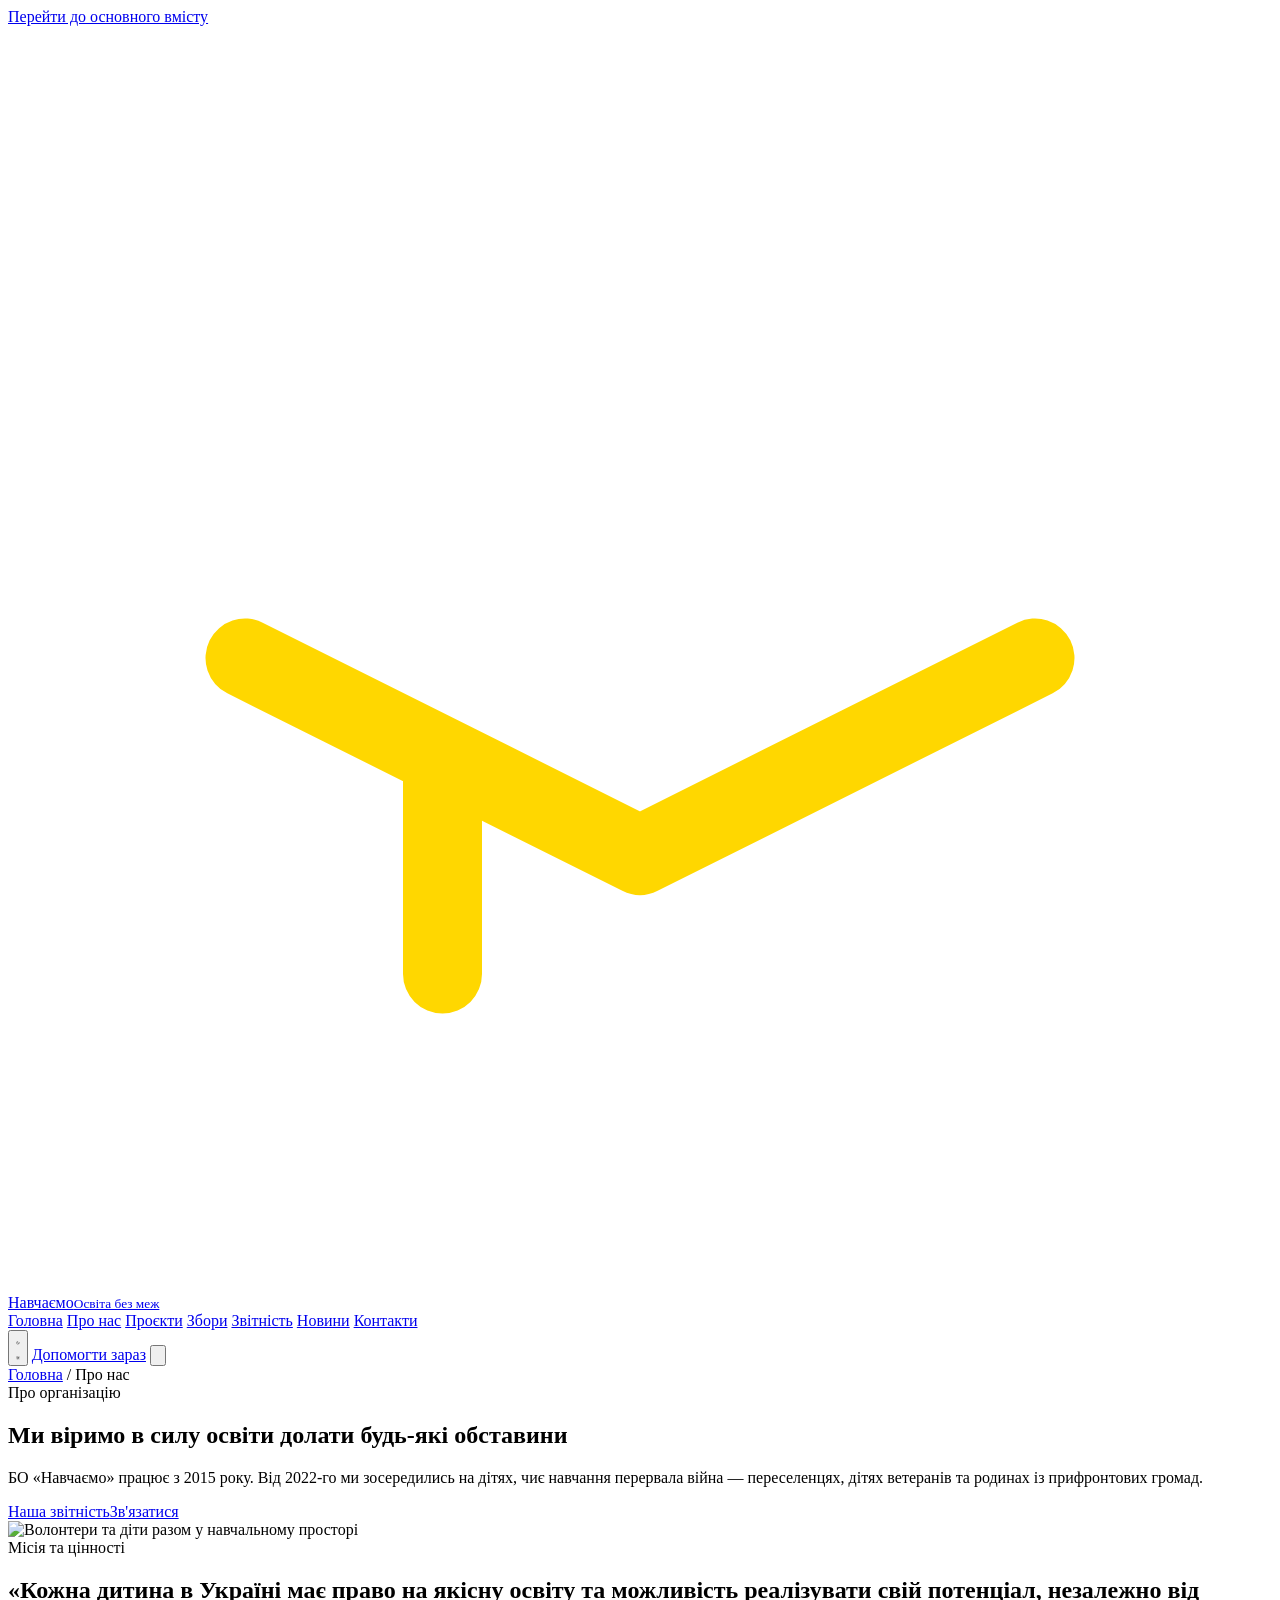
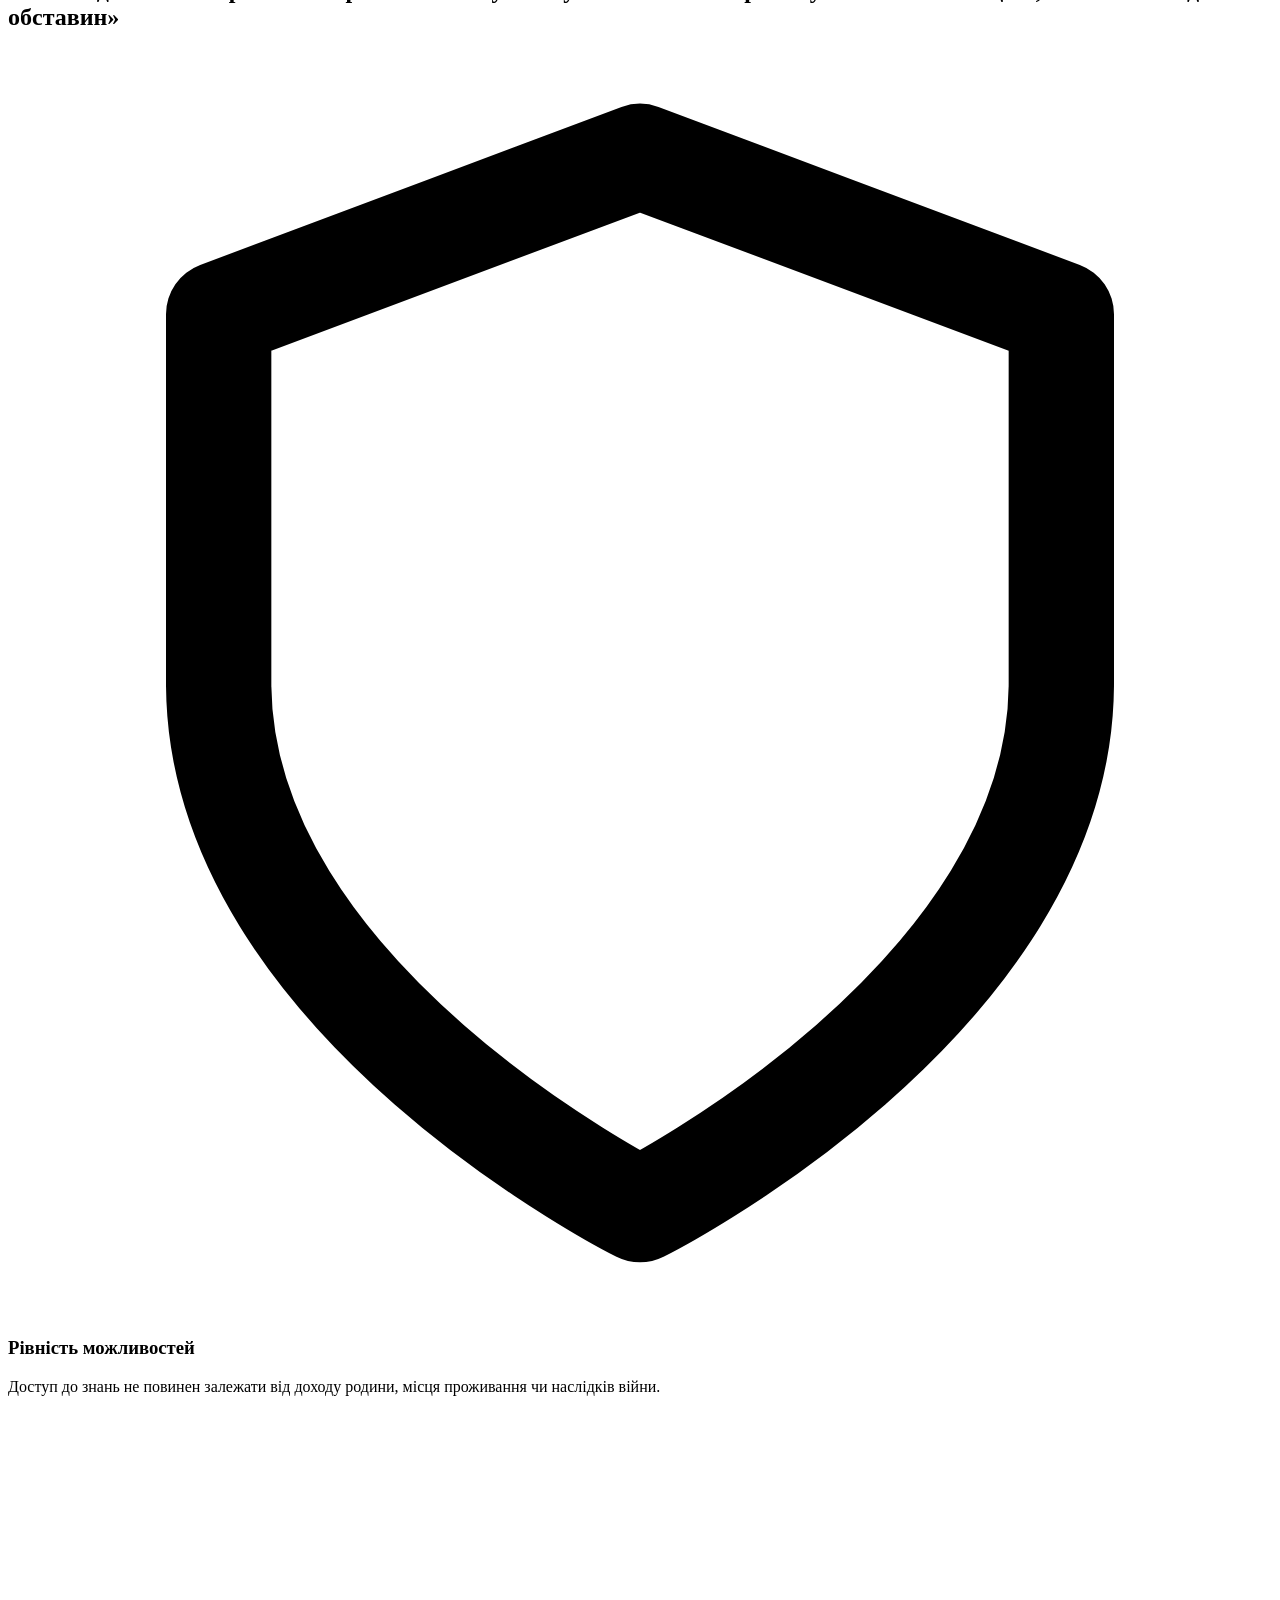
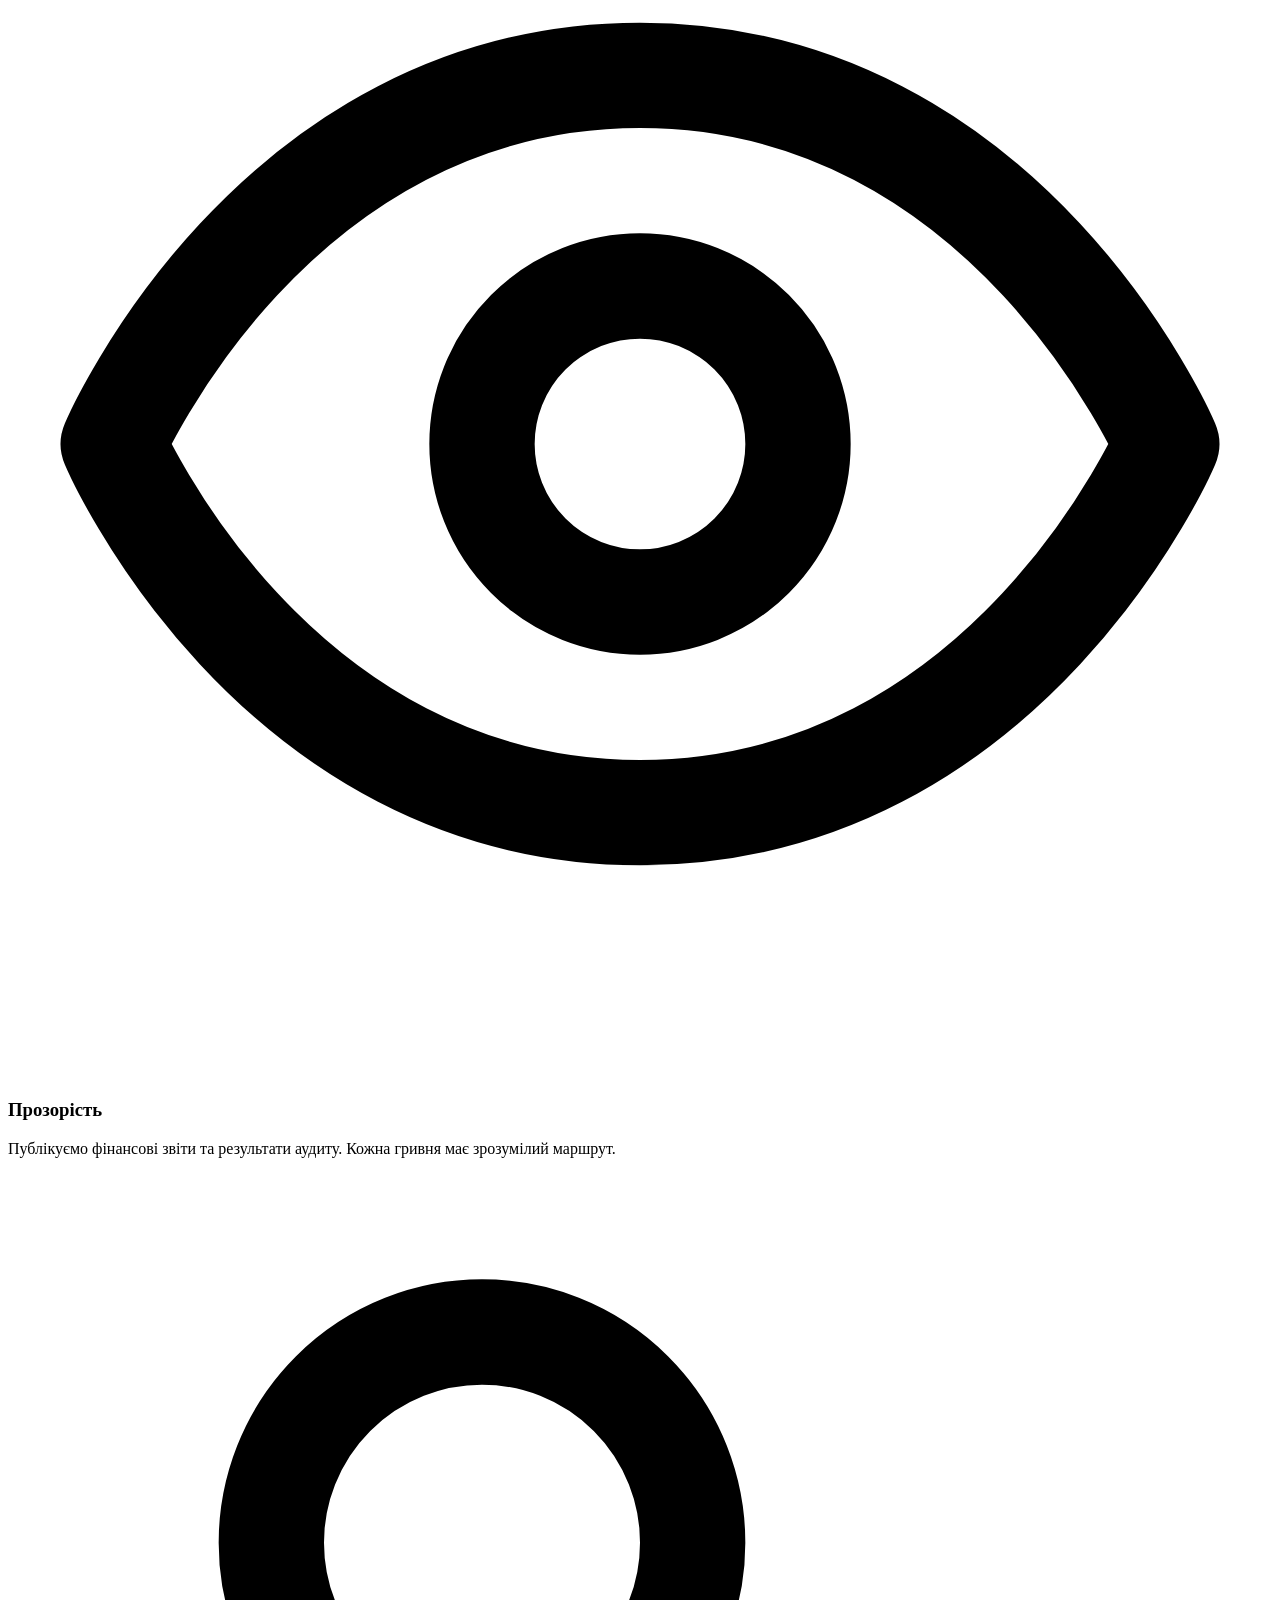
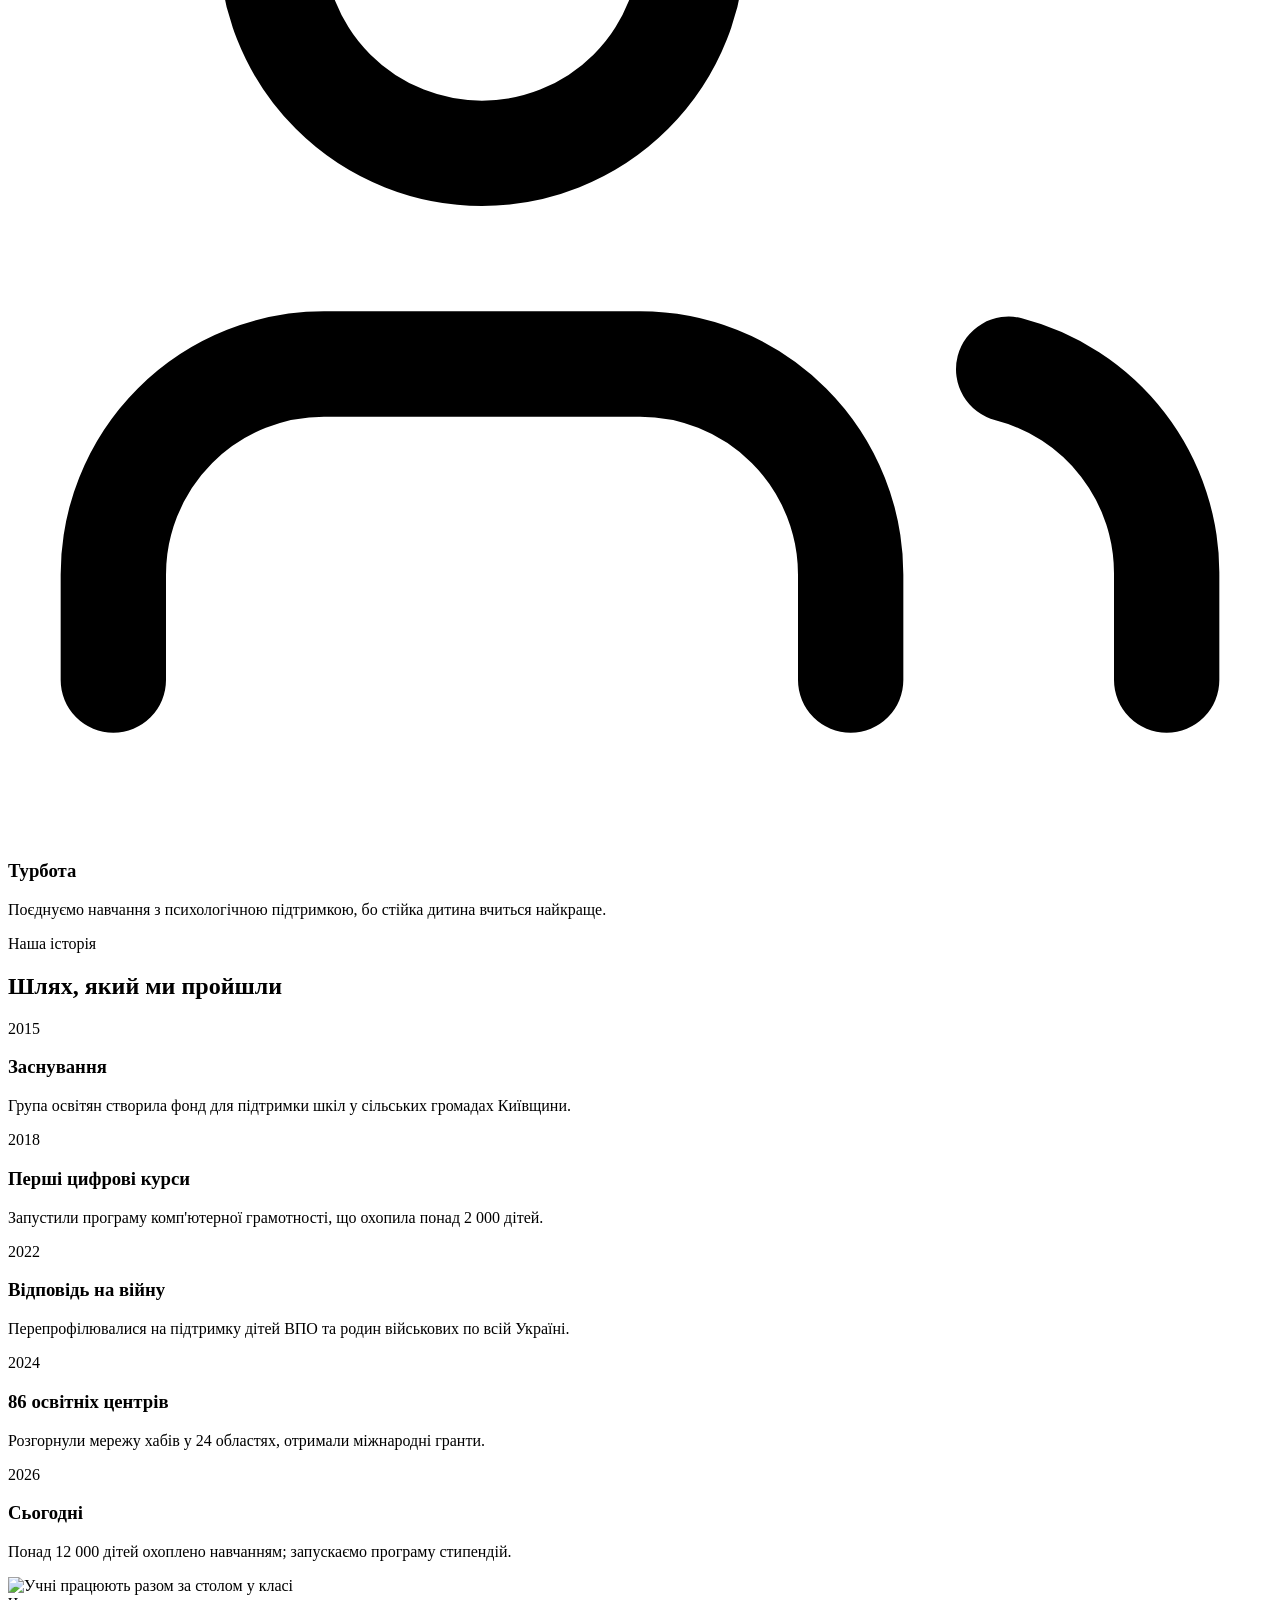
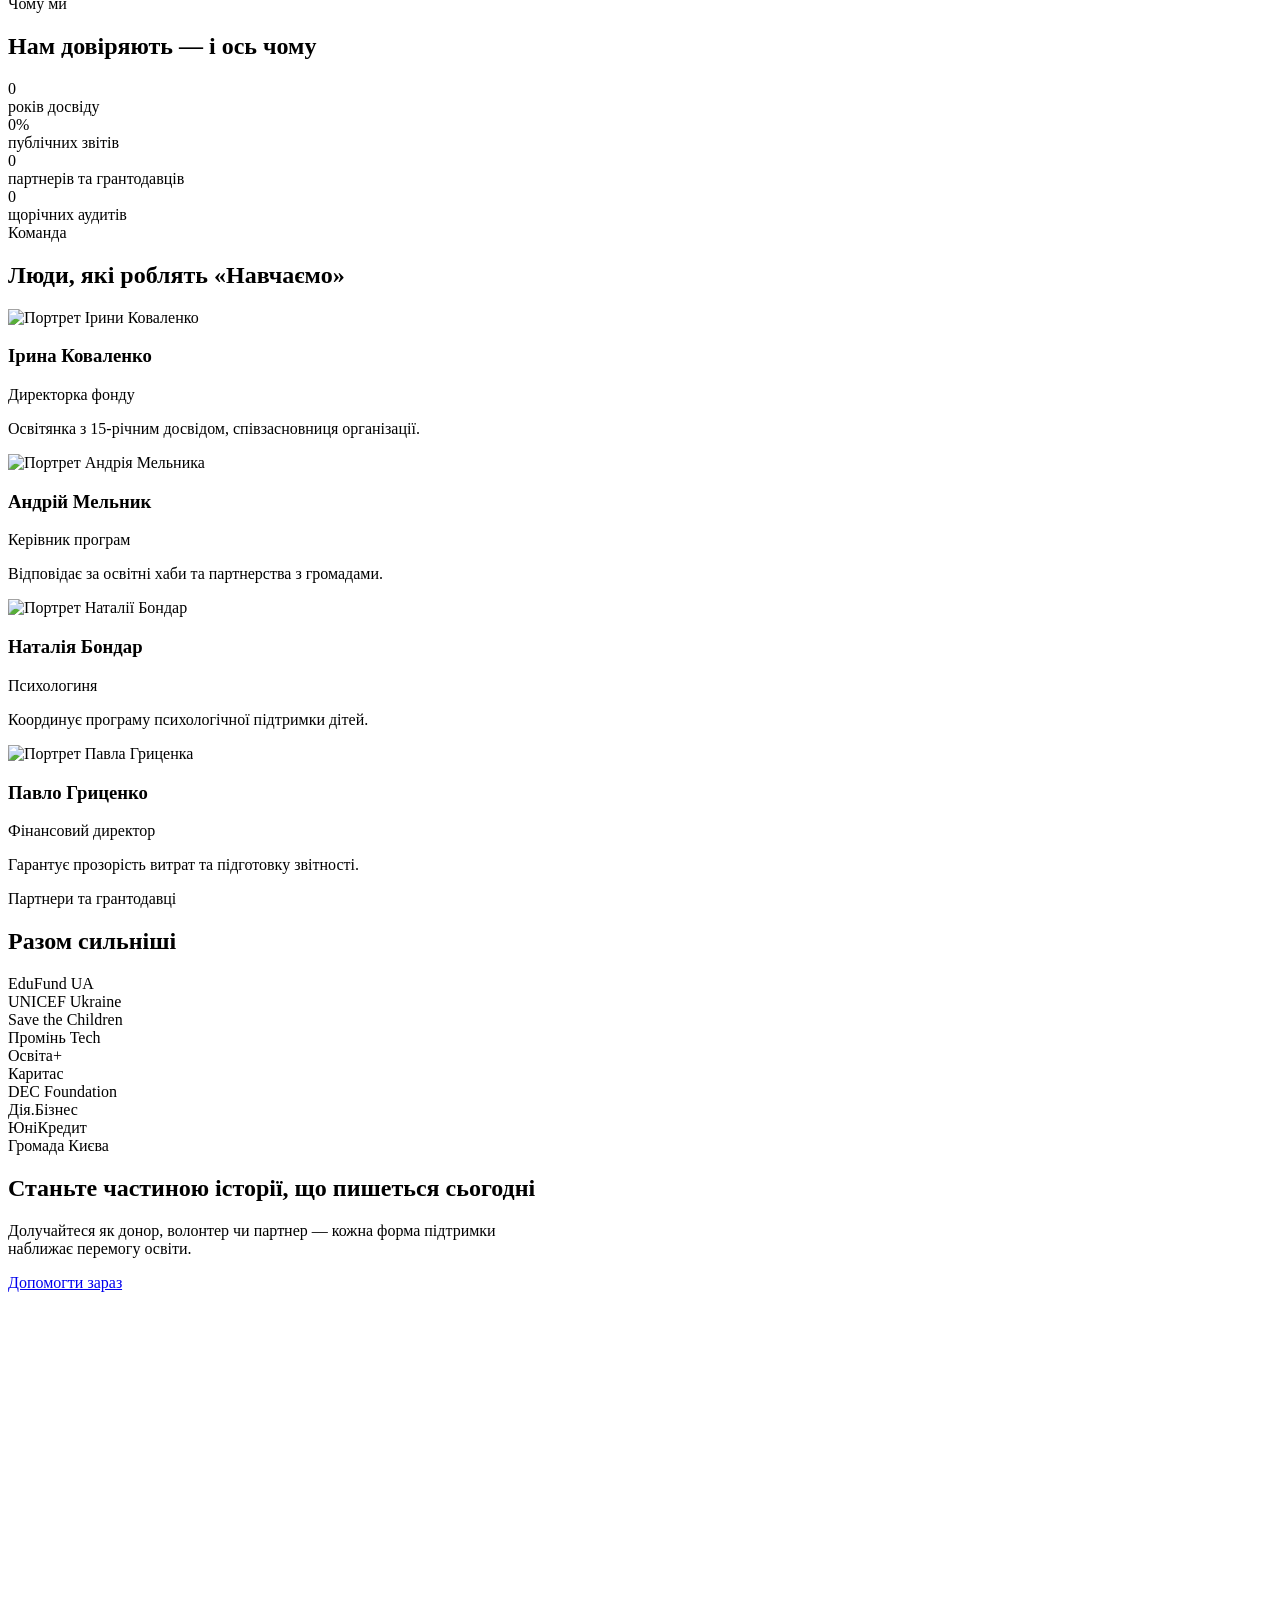
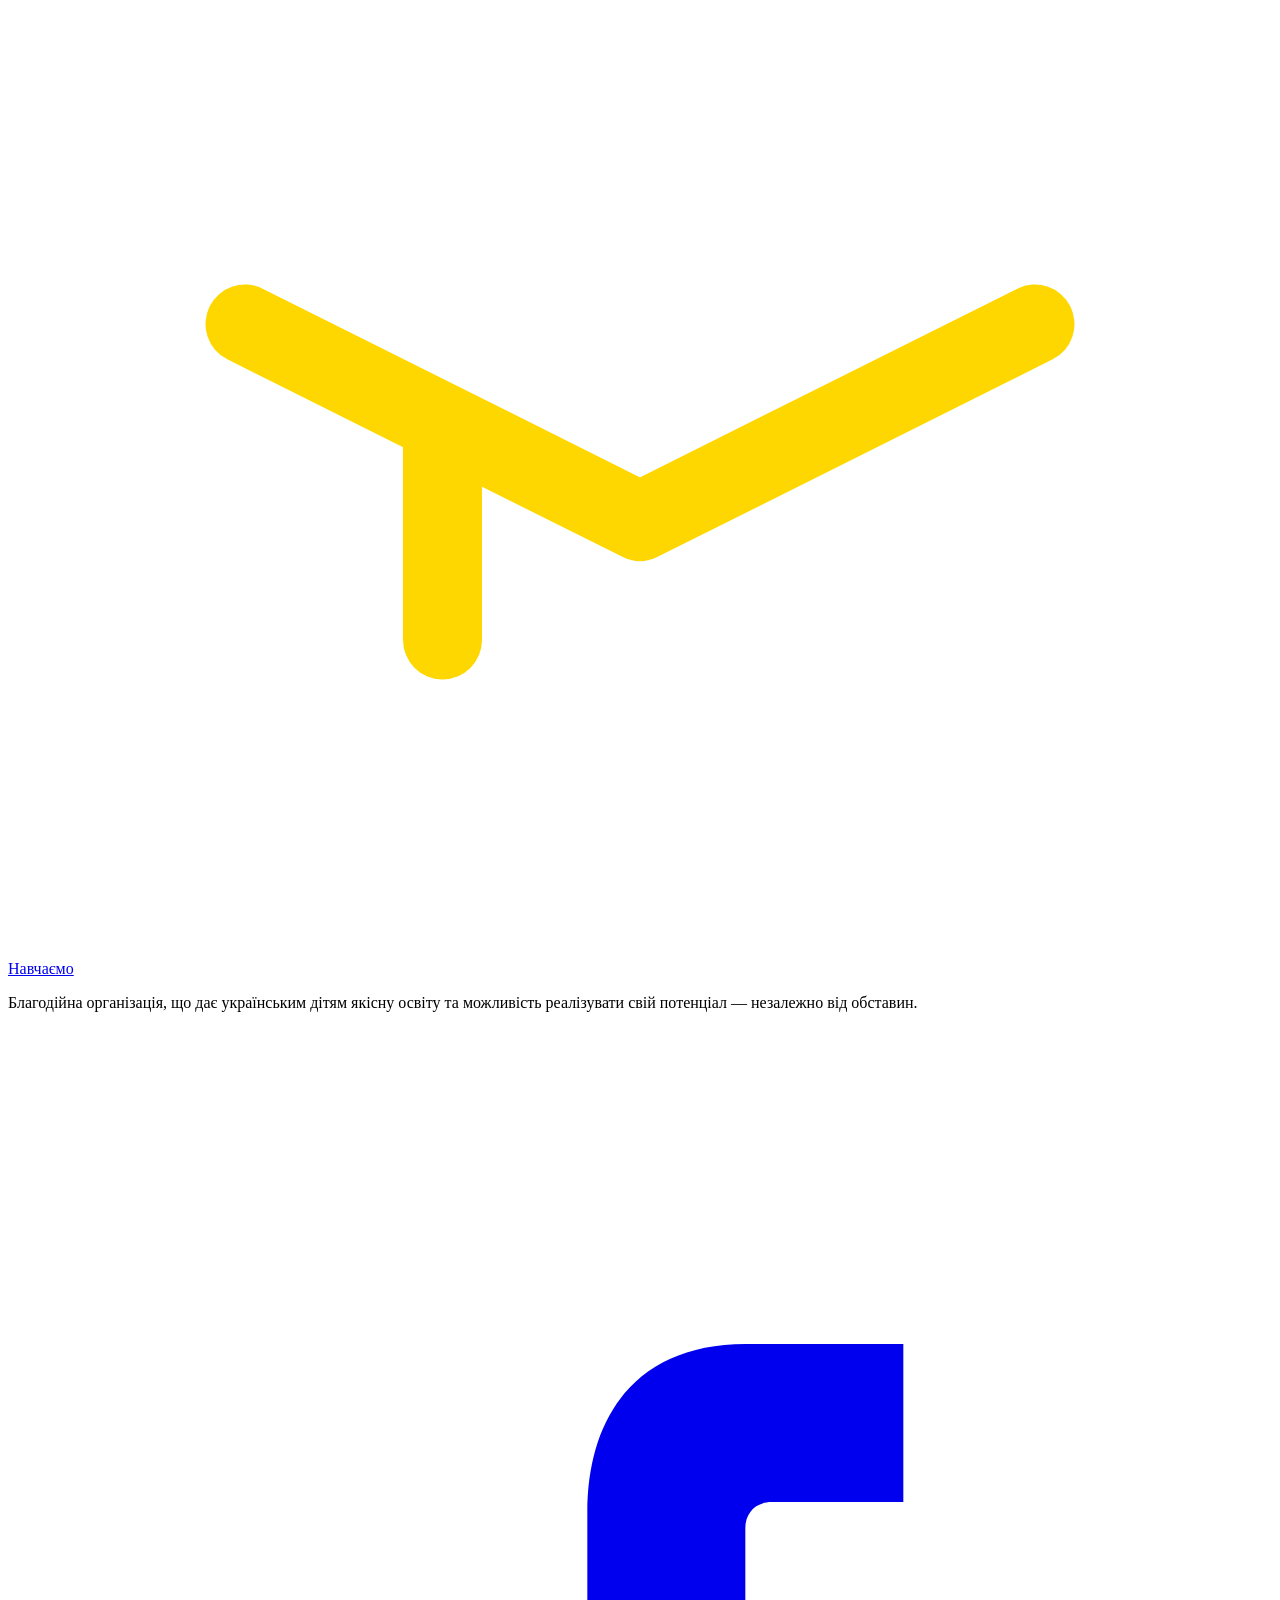
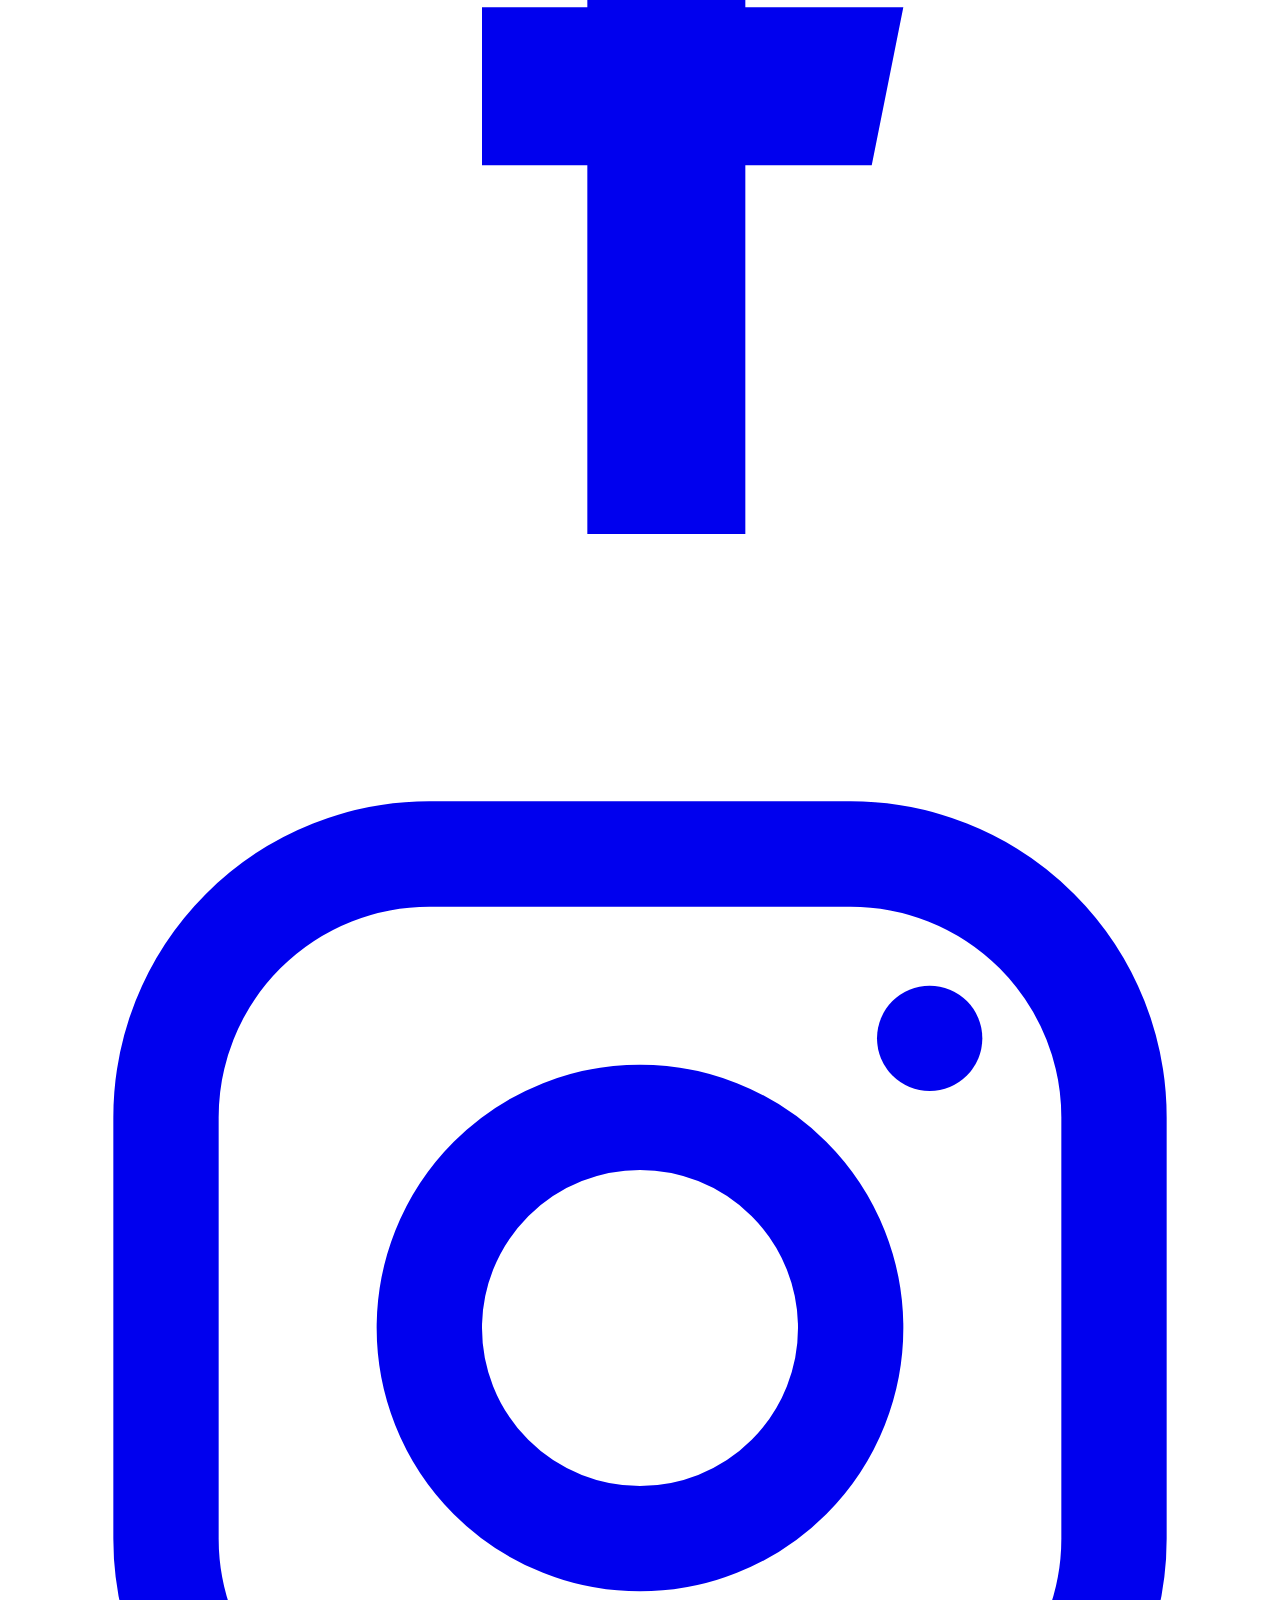
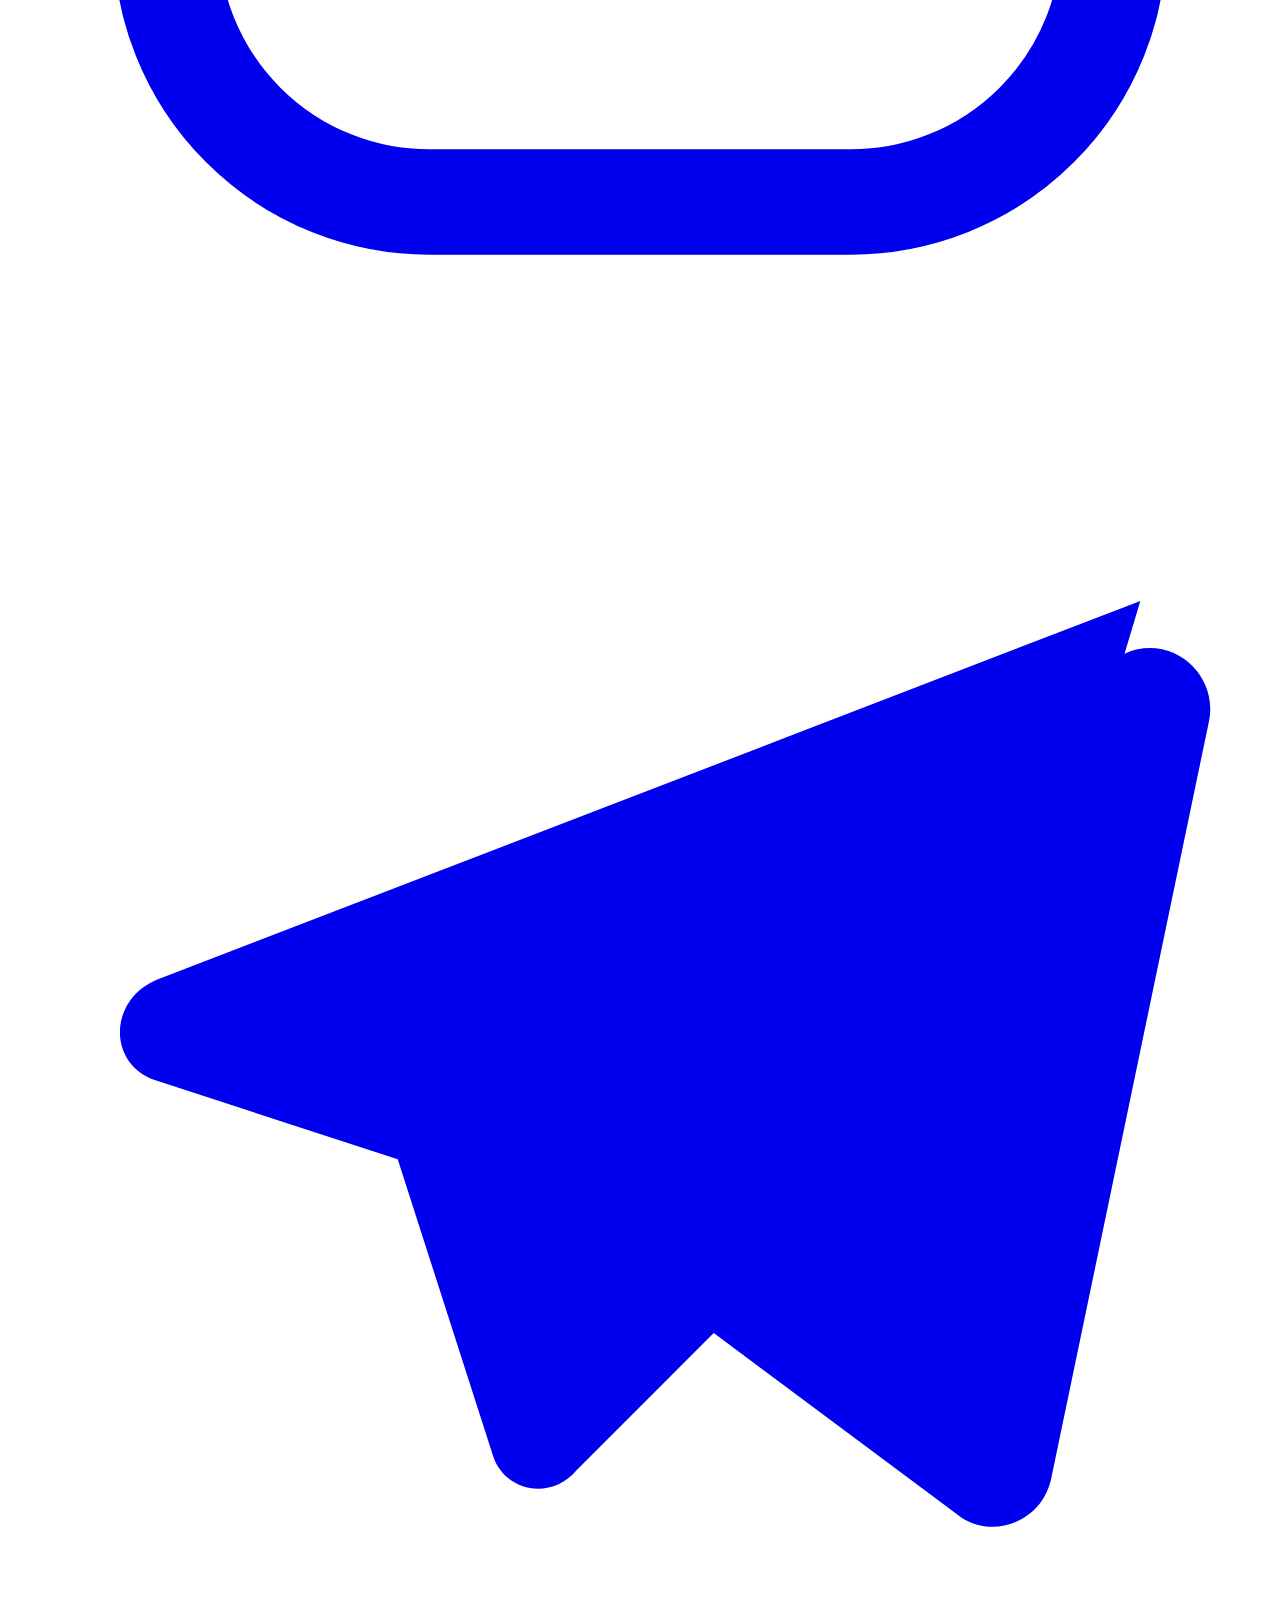
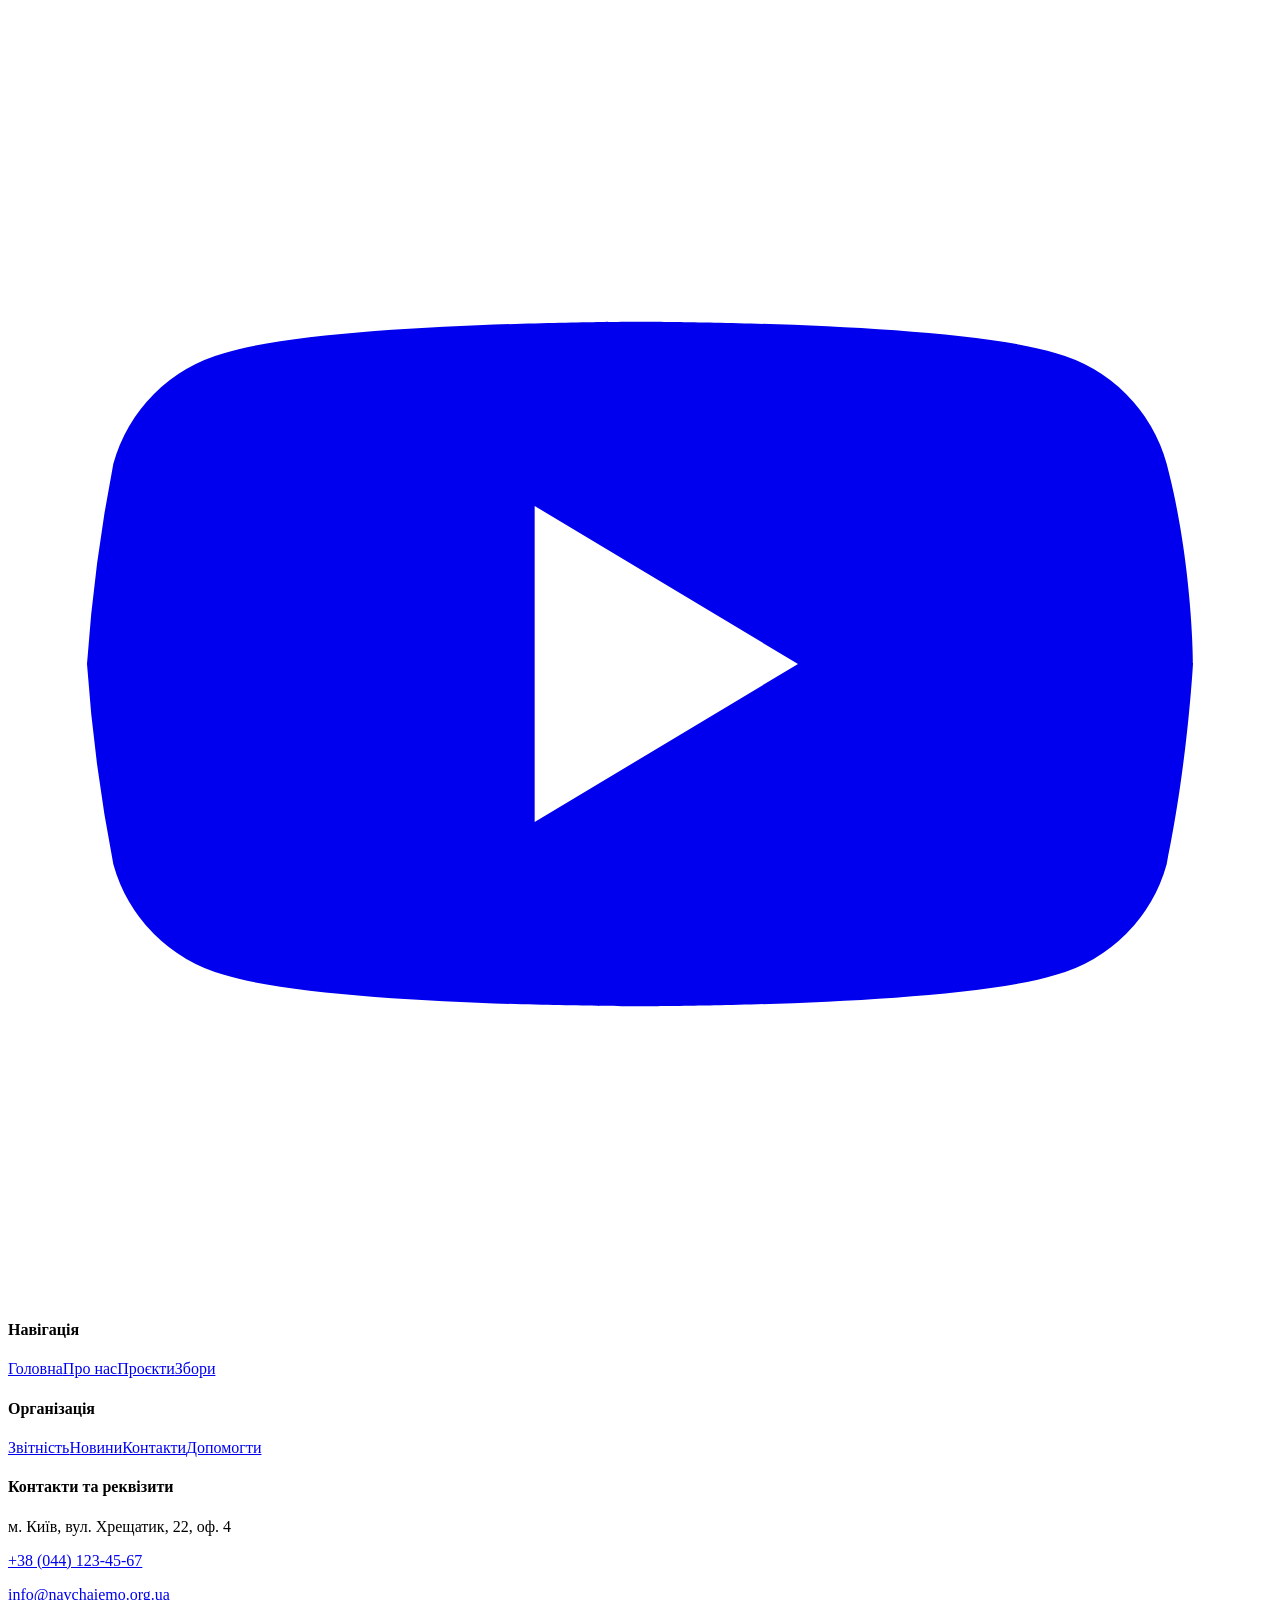
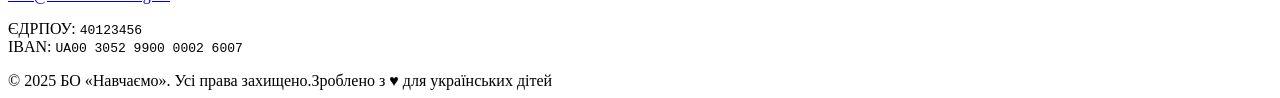
==== about.html @ b82f8325 "Add files via upload" ====
<!DOCTYPE html>
<html lang="uk" data-theme="">
<head>
  <meta charset="UTF-8" />
  <meta name="viewport" content="width=device-width, initial-scale=1" />
  <title>Про нас — Навчаємо</title>
  <meta name="description" content="Місія, цінності, історія та команда благодійної організації «Навчаємо». Дізнайтеся, чому нам довіряють партнери та грантодавці." />
  <link rel="preconnect" href="https://fonts.googleapis.com" />
  <link rel="preconnect" href="https://fonts.gstatic.com" crossorigin />
  <link href="https://fonts.googleapis.com/css2?family=Inter:wght@400;500;600;700;800;900&display=swap" rel="stylesheet" />
  <link rel="stylesheet" href="css/styles.css" />
  <link rel="icon" href="data:image/svg+xml,%3Csvg xmlns='http://www.w3.org/2000/svg' viewBox='0 0 32 32'%3E%3Crect width='32' height='32' rx='8' fill='%230057B8'/%3E%3Cpath d='M8 11l8-4 8 4-8 4-8-4zm0 5l8 4 8-4' stroke='%23FFD700' stroke-width='2' fill='none' stroke-linecap='round' stroke-linejoin='round'/%3E%3C/svg%3E" />
</head>
<body>
  <a class="skip-link" href="#main">Перейти до основного вмісту</a>
  <header class="site-header">
    <div class="container navbar">
      <a href="index.html" class="brand" aria-label="Навчаємо — головна">
        <span class="brand__mark" aria-hidden="true"><svg viewBox="0 0 32 32" fill="none"><path d="M6 12l10-5 10 5-10 5-10-5z" fill="#fff"/><path d="M6 16l10 5 10-5M11 18.5V24" stroke="#FFD700" stroke-width="2" stroke-linecap="round" stroke-linejoin="round"/></svg></span>
        <span>Навчаємо<small>Освіта без меж</small></span>
      </a>
      <nav class="nav-links" id="nav-links" aria-label="Головна навігація">
        <a href="index.html">Головна</a>
        <a href="about.html" class="active" aria-current="page">Про нас</a>
        <a href="projects.html">Проєкти</a>
        <a href="fundraisings.html">Збори</a>
        <a href="documentation.html">Звітність</a>
        <a href="news.html">Новини</a>
        <a href="contacts.html">Контакти</a>
      </nav>
      <div class="nav-actions">
        <button class="theme-toggle" data-theme-toggle aria-label="Перемкнути темну тему" aria-pressed="false">
          <svg class="icon-moon" viewBox="0 0 24 24" fill="none" stroke="currentColor" stroke-width="2" stroke-linecap="round" stroke-linejoin="round"><path d="M21 12.8A9 9 0 1 1 11.2 3a7 7 0 0 0 9.8 9.8z"/></svg>
          <svg class="icon-sun" viewBox="0 0 24 24" fill="none" stroke="currentColor" stroke-width="2" stroke-linecap="round" stroke-linejoin="round"><circle cx="12" cy="12" r="4"/><path d="M12 2v2M12 20v2M4.9 4.9l1.4 1.4M17.7 17.7l1.4 1.4M2 12h2M20 12h2M4.9 19.1l1.4-1.4M17.7 6.3l1.4-1.4"/></svg>
        </button>
        <a href="fundraisings.html" class="btn btn--accent btn--sm">Допомогти зараз</a>
        <button class="nav-toggle" data-nav-toggle aria-label="Відкрити меню" aria-expanded="false" aria-controls="nav-links"><svg viewBox="0 0 24 24" fill="none" stroke="currentColor" stroke-width="2" stroke-linecap="round"><path d="M3 6h18M3 12h18M3 18h18"/></svg></button>
      </div>
    </div>
  </header>

  <main id="main">
    <!-- PAGE HERO -->
    <section class="page-hero">
      <div class="container">
        <nav class="breadcrumbs reveal"><a href="index.html">Головна</a> / Про нас</nav>
        <div class="hero__grid" style="align-items:center">
          <div class="reveal">
            <span class="eyebrow">Про організацію</span>
            <h1 class="h1 balance">Ми віримо в силу освіти долати будь-які обставини</h1>
            <p class="lead">БО «Навчаємо» працює з 2015 року. Від 2022-го ми зосередились на дітях, чиє навчання перервала війна — переселенцях, дітях ветеранів та родинах із прифронтових громад.</p>
            <div class="hero__cta"><a href="documentation.html" class="btn btn--primary">Наша звітність</a><a href="contacts.html" class="btn btn--secondary">Зв'язатися</a></div>
          </div>
          <div class="reveal d1"><img src="https://images.unsplash.com/photo-1427504494785-3a9ca7044f45?auto=format&fit=crop&w=800&q=80" alt="Волонтери та діти разом у навчальному просторі" style="border-radius:var(--radius-lg);box-shadow:var(--shadow-lg);aspect-ratio:4/3;object-fit:cover;width:100%" loading="eager" /></div>
        </div>
      </div>
    </section>

    <!-- MISSION & VALUES -->
    <section class="section section--alt">
      <div class="container">
        <div class="section-header center reveal">
          <span class="eyebrow">Місія та цінності</span>
          <h2 class="h2 balance">«Кожна дитина в Україні має право на якісну освіту та можливість реалізувати свій потенціал, незалежно від обставин»</h2>
        </div>
        <div class="grid cols-3">
          <div class="card feature reveal"><span class="ico"><svg viewBox="0 0 24 24" fill="none" stroke="currentColor" stroke-width="2" stroke-linecap="round" stroke-linejoin="round"><path d="M12 22s8-4 8-10V5l-8-3-8 3v7c0 6 8 10 8 10z"/></svg></span><h3>Рівність можливостей</h3><p class="muted">Доступ до знань не повинен залежати від доходу родини, місця проживання чи наслідків війни.</p></div>
          <div class="card feature reveal d1"><span class="ico"><svg viewBox="0 0 24 24" fill="none" stroke="currentColor" stroke-width="2" stroke-linecap="round" stroke-linejoin="round"><path d="M2 12s3-7 10-7 10 7 10 7-3 7-10 7-10-7-10-7z"/><circle cx="12" cy="12" r="3"/></svg></span><h3>Прозорість</h3><p class="muted">Публікуємо фінансові звіти та результати аудиту. Кожна гривня має зрозумілий маршрут.</p></div>
          <div class="card feature reveal d2"><span class="ico"><svg viewBox="0 0 24 24" fill="none" stroke="currentColor" stroke-width="2" stroke-linecap="round" stroke-linejoin="round"><path d="M16 21v-2a4 4 0 0 0-4-4H6a4 4 0 0 0-4 4v2"/><circle cx="9" cy="7" r="4"/><path d="M22 21v-2a4 4 0 0 0-3-3.9"/></svg></span><h3>Турбота</h3><p class="muted">Поєднуємо навчання з психологічною підтримкою, бо стійка дитина вчиться найкраще.</p></div>
        </div>
      </div>
    </section>

    <!-- HISTORY TIMELINE -->
    <section class="section">
      <div class="container">
        <div class="section-header reveal"><span class="eyebrow">Наша історія</span><h2 class="h2">Шлях, який ми пройшли</h2></div>
        <div class="grid cols-2" style="align-items:center">
          <div class="timeline reveal">
            <div class="timeline__item"><div class="timeline__year">2015</div><h3 class="h3">Заснування</h3><p class="muted">Група освітян створила фонд для підтримки шкіл у сільських громадах Київщини.</p></div>
            <div class="timeline__item"><div class="timeline__year">2018</div><h3 class="h3">Перші цифрові курси</h3><p class="muted">Запустили програму комп'ютерної грамотності, що охопила понад 2 000 дітей.</p></div>
            <div class="timeline__item"><div class="timeline__year">2022</div><h3 class="h3">Відповідь на війну</h3><p class="muted">Перепрофілювалися на підтримку дітей ВПО та родин військових по всій Україні.</p></div>
            <div class="timeline__item"><div class="timeline__year">2024</div><h3 class="h3">86 освітніх центрів</h3><p class="muted">Розгорнули мережу хабів у 24 областях, отримали міжнародні гранти.</p></div>
            <div class="timeline__item"><div class="timeline__year">2026</div><h3 class="h3">Сьогодні</h3><p class="muted">Понад 12 000 дітей охоплено навчанням; запускаємо програму стипендій.</p></div>
          </div>
          <div class="reveal d1"><img src="https://images.unsplash.com/photo-1509062522246-3755977927d7?auto=format&fit=crop&w=800&q=80" alt="Учні працюють разом за столом у класі" style="border-radius:var(--radius-lg);box-shadow:var(--shadow);aspect-ratio:3/4;object-fit:cover;width:100%" loading="lazy" /></div>
        </div>
      </div>
    </section>

    <!-- WHY US numbers -->
    <section class="section section--alt">
      <div class="container">
        <div class="section-header center reveal"><span class="eyebrow">Чому ми</span><h2 class="h2">Нам довіряють — і ось чому</h2></div>
        <div class="grid cols-4">
          <div class="card reveal"><div class="card__body"><div class="stat"><div class="stat__num"><span data-count="11">0</span></div><div class="stat__label">років досвіду</div></div></div></div>
          <div class="card reveal d1"><div class="card__body"><div class="stat"><div class="stat__num"><span data-count="100">0</span><span class="suffix">%</span></div><div class="stat__label">публічних звітів</div></div></div></div>
          <div class="card reveal d2"><div class="card__body"><div class="stat"><div class="stat__num"><span data-count="34">0</span></div><div class="stat__label">партнерів та грантодавців</div></div></div></div>
          <div class="card reveal d3"><div class="card__body"><div class="stat"><div class="stat__num"><span data-count="9">0</span></div><div class="stat__label">щорічних аудитів</div></div></div></div>
        </div>
      </div>
    </section>

    <!-- TEAM -->
    <section class="section">
      <div class="container">
        <div class="section-header center reveal"><span class="eyebrow">Команда</span><h2 class="h2">Люди, які роблять «Навчаємо»</h2></div>
        <div class="grid cols-4">
          <article class="card team-card reveal"><div class="card__media"><img src="https://images.unsplash.com/photo-1573496359142-b8d87734a5a2?auto=format&fit=crop&w=400&q=80" alt="Портрет Ірини Коваленко" loading="lazy" /></div><div class="card__body"><h3>Ірина Коваленко</h3><p class="role">Директорка фонду</p><p class="muted">Освітянка з 15-річним досвідом, співзасновниця організації.</p></div></article>
          <article class="card team-card reveal d1"><div class="card__media"><img src="https://images.unsplash.com/photo-1556157382-97eda2d62296?auto=format&fit=crop&w=400&q=80" alt="Портрет Андрія Мельника" loading="lazy" /></div><div class="card__body"><h3>Андрій Мельник</h3><p class="role">Керівник програм</p><p class="muted">Відповідає за освітні хаби та партнерства з громадами.</p></div></article>
          <article class="card team-card reveal d2"><div class="card__media"><img src="https://images.unsplash.com/photo-1580489944761-15a19d654956?auto=format&fit=crop&w=400&q=80" alt="Портрет Наталії Бондар" loading="lazy" /></div><div class="card__body"><h3>Наталія Бондар</h3><p class="role">Психологиня</p><p class="muted">Координує програму психологічної підтримки дітей.</p></div></article>
          <article class="card team-card reveal d3"><div class="card__media"><img src="https://images.unsplash.com/photo-1507003211169-0a1dd7228f2d?auto=format&fit=crop&w=400&q=80" alt="Портрет Павла Гриценка" loading="lazy" /></div><div class="card__body"><h3>Павло Гриценко</h3><p class="role">Фінансовий директор</p><p class="muted">Гарантує прозорість витрат та підготовку звітності.</p></div></article>
        </div>
      </div>
    </section>

    <!-- PARTNERS -->
    <section class="section section--alt">
      <div class="container">
        <div class="section-header center reveal"><span class="eyebrow">Партнери та грантодавці</span><h2 class="h2">Разом сильніші</h2></div>
        <div class="logo-cloud reveal">
          <div class="logo-pill">EduFund UA</div>
          <div class="logo-pill">UNICEF Ukraine</div>
          <div class="logo-pill">Save the Children</div>
          <div class="logo-pill">Промінь Tech</div>
          <div class="logo-pill">Освіта+</div>
          <div class="logo-pill">Каритас</div>
          <div class="logo-pill">DEC Foundation</div>
          <div class="logo-pill">Дія.Бізнес</div>
          <div class="logo-pill">ЮніКредит</div>
          <div class="logo-pill">Громада Києва</div>
        </div>
      </div>
    </section>

    <section class="section"><div class="container"><div class="cta-band reveal"><h2 class="h2 balance" style="max-width:620px">Станьте частиною історії, що пишеться сьогодні</h2><p style="max-width:520px">Долучайтеся як донор, волонтер чи партнер — кожна форма підтримки наближає перемогу освіти.</p><div class="hero__cta"><a href="fundraisings.html" class="btn btn--accent btn--lg">Допомогти зараз</a><a href="contacts.html" class="btn btn--secondary btn--lg" style="background:rgba(255,255,255,.12);color:#fff;border-color:rgba(255,255,255,.3)">Стати волонтером</a></div></div></div></section>
  </main>

  <footer class="site-footer">
    <div class="container">
      <div class="footer-grid">
        <div class="footer-col footer-about">
          <a href="index.html" class="brand"><span class="brand__mark" aria-hidden="true"><svg viewBox="0 0 32 32" fill="none"><path d="M6 12l10-5 10 5-10 5-10-5z" fill="#fff"/><path d="M6 16l10 5 10-5M11 18.5V24" stroke="#FFD700" stroke-width="2" stroke-linecap="round" stroke-linejoin="round"/></svg></span><span>Навчаємо</span></a>
          <p>Благодійна організація, що дає українським дітям якісну освіту та можливість реалізувати свій потенціал — незалежно від обставин.</p>
          <div class="socials">
            <a href="#" aria-label="Facebook"><svg viewBox="0 0 24 24" fill="currentColor"><path d="M14 9h3V6h-3c-2 0-3 1.3-3 3.2V11H9v3h2v7h3v-7h2.4l.6-3H14V9.5c0-.3.2-.5.5-.5z"/></svg></a>
            <a href="#" aria-label="Instagram"><svg viewBox="0 0 24 24" fill="none" stroke="currentColor" stroke-width="2"><rect x="3" y="3" width="18" height="18" rx="5"/><circle cx="12" cy="12" r="4"/><circle cx="17.5" cy="6.5" r="1" fill="currentColor" stroke="none"/></svg></a>
            <a href="#" aria-label="Telegram"><svg viewBox="0 0 24 24" fill="currentColor"><path d="M21.5 4.5L2.8 11.7c-.9.4-.9 1.6 0 1.9l4.6 1.5 1.8 5.6c.2.7 1.1.9 1.6.3l2.6-2.6 4.7 3.5c.6.4 1.5.1 1.7-.7l3-14.4c.2-.9-.7-1.7-1.6-1.3z"/></svg></a>
            <a href="#" aria-label="YouTube"><svg viewBox="0 0 24 24" fill="currentColor"><path d="M22 8.2a3 3 0 0 0-2.1-2.1C18 5.5 12 5.5 12 5.5s-6 0-7.9.6A3 3 0 0 0 2 8.2 31 31 0 0 0 1.5 12 31 31 0 0 0 2 15.8a3 3 0 0 0 2.1 2.1c1.9.6 7.9.6 7.9.6s6 0 7.9-.6a3 3 0 0 0 2.1-2.1c.4-1.9.5-3.8.5-3.8s0-1.9-.5-3.8zM10 15V9l5 3z"/></svg></a>
          </div>
        </div>
        <div class="footer-col"><h4>Навігація</h4><a href="index.html">Головна</a><a href="about.html">Про нас</a><a href="projects.html">Проєкти</a><a href="fundraisings.html">Збори</a></div>
        <div class="footer-col"><h4>Організація</h4><a href="documentation.html">Звітність</a><a href="news.html">Новини</a><a href="contacts.html">Контакти</a><a href="fundraisings.html">Допомогти</a></div>
        <div class="footer-col"><h4>Контакти та реквізити</h4><div class="req-box"><p>м. Київ, вул. Хрещатик, 22, оф. 4</p><p><a href="tel:+380441234567">+38 (044) 123-45-67</a></p><p><a href="mailto:info@navchaiemo.org.ua">info@navchaiemo.org.ua</a></p><p style="margin-top:8px">ЄДРПОУ: <code>40123456</code><br />IBAN: <code>UA00 3052 9900 0002 6007</code></p></div></div>
      </div>
      <div class="footer-bottom"><span>© <span data-year>2025</span> БО «Навчаємо». Усі права захищено.</span><span>Зроблено з ♥ для українських дітей</span></div>
    </div>
  </footer>
  <script src="js/main.js"></script>
</body>
</html>
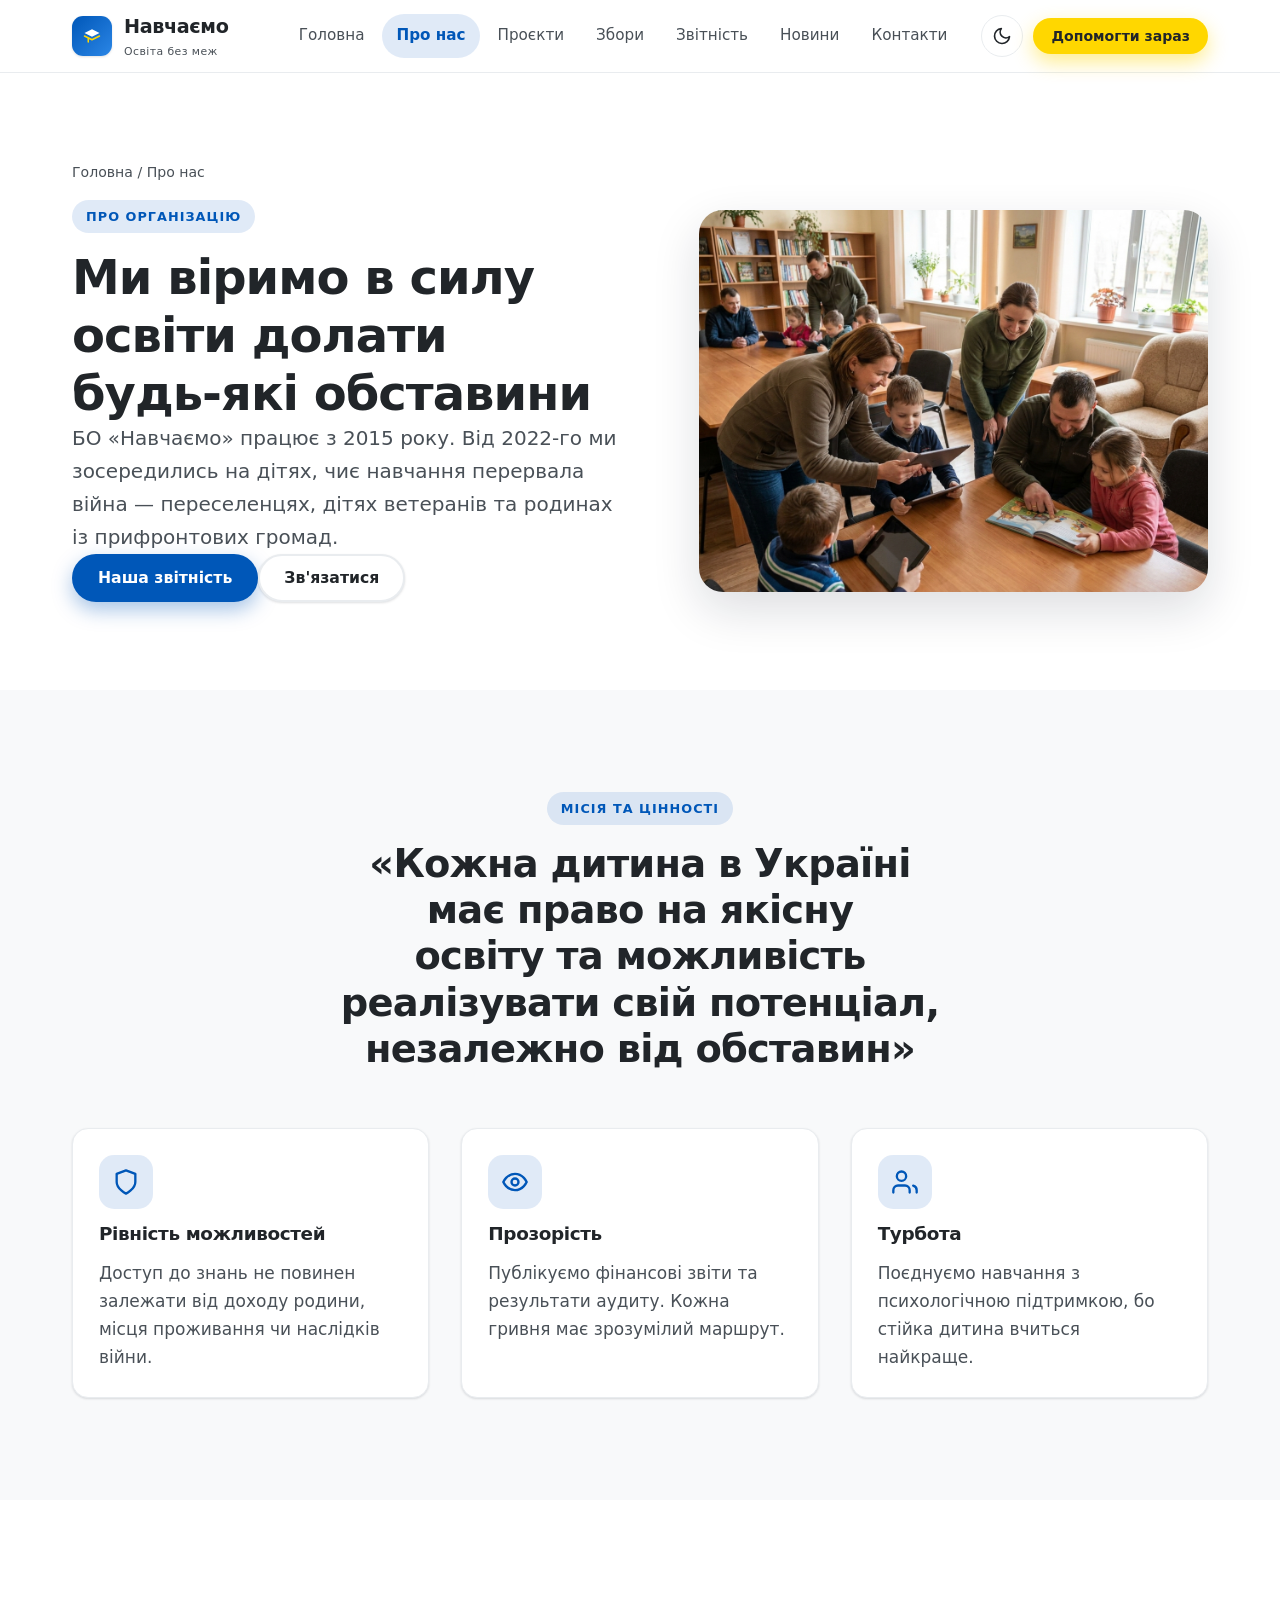
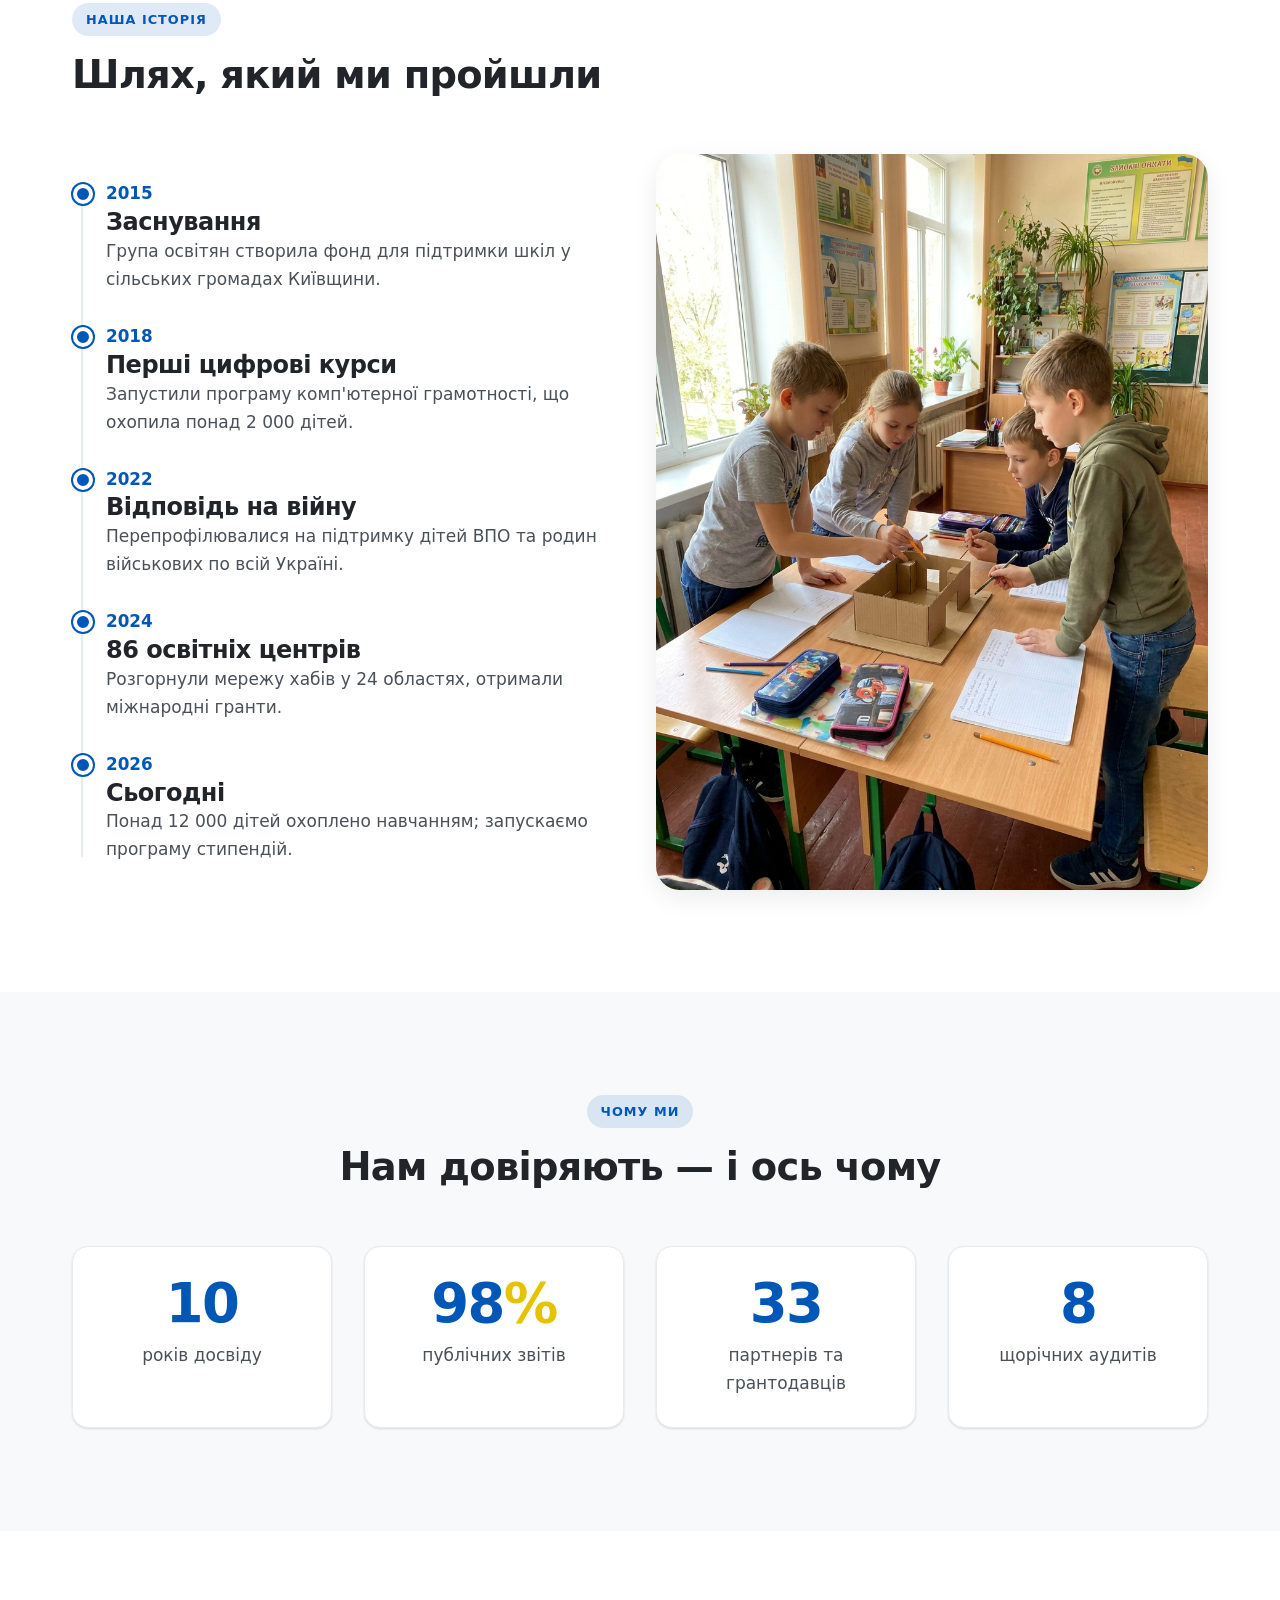
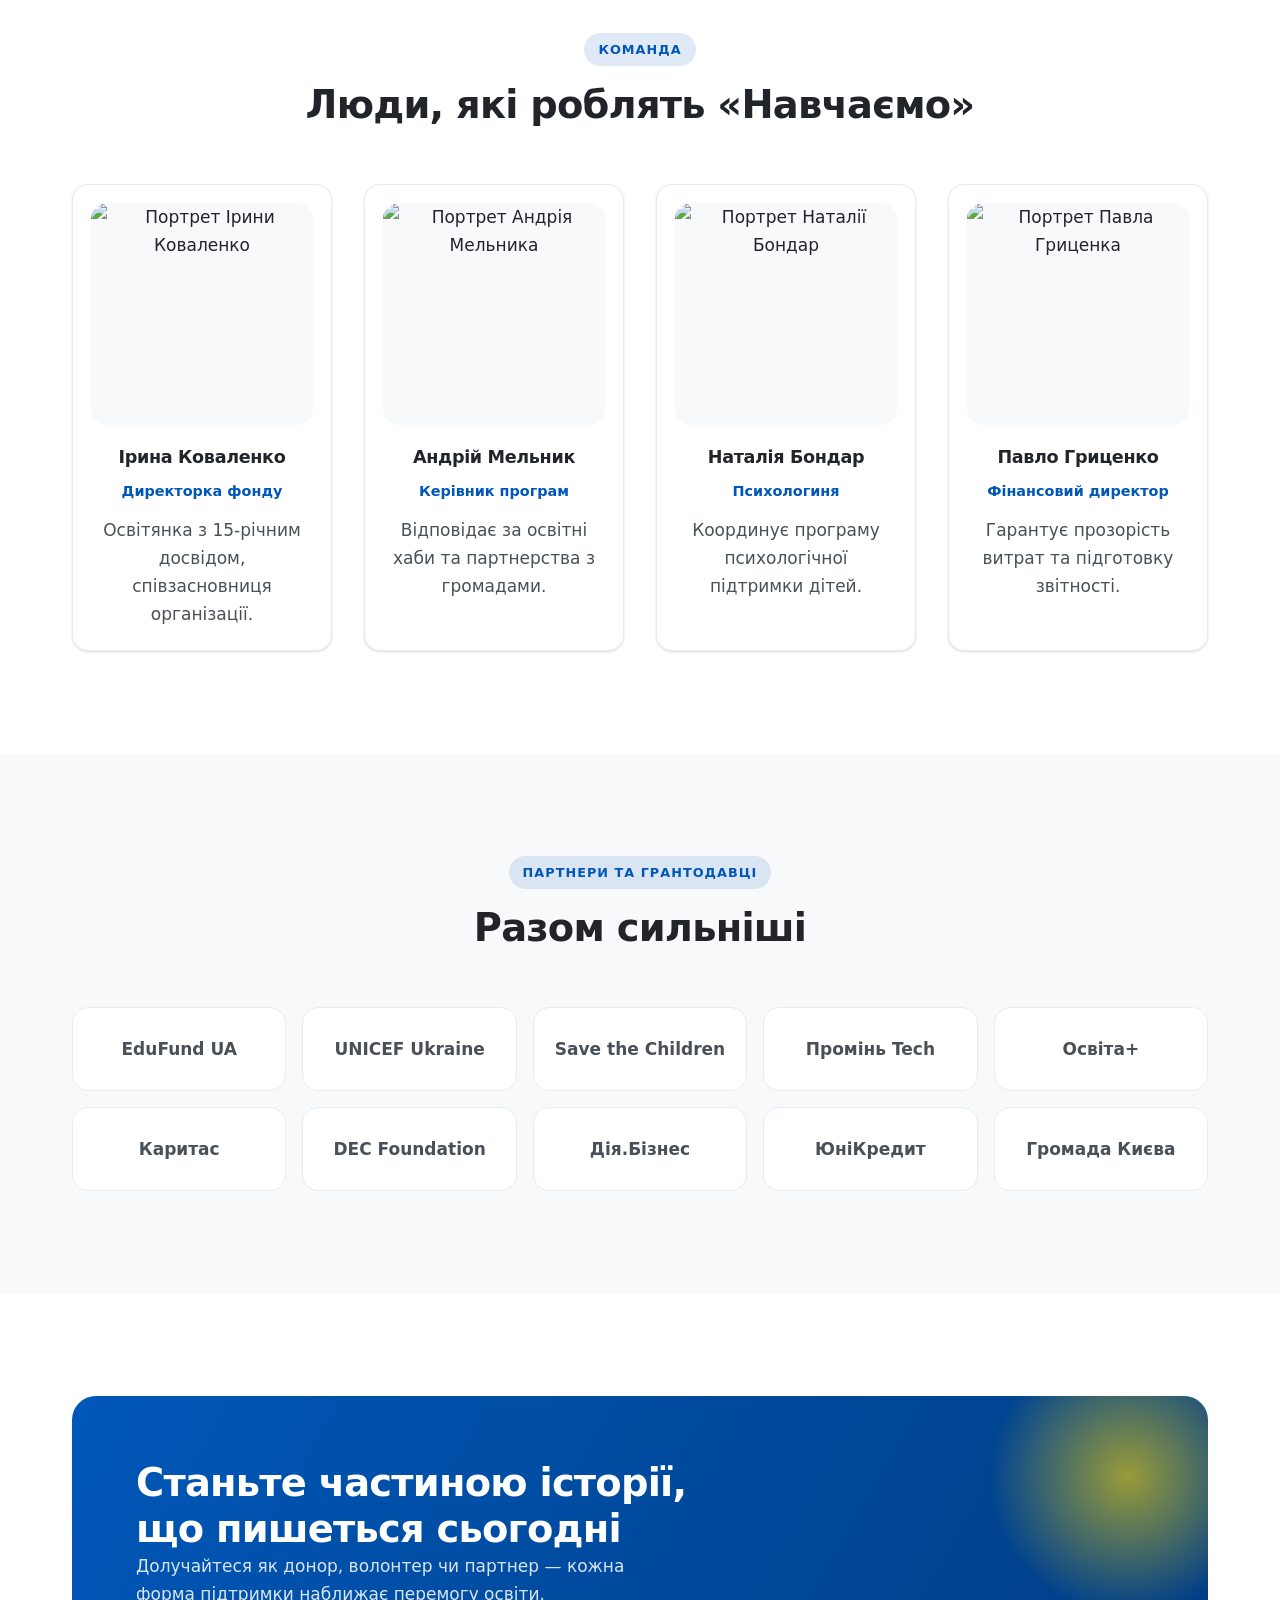
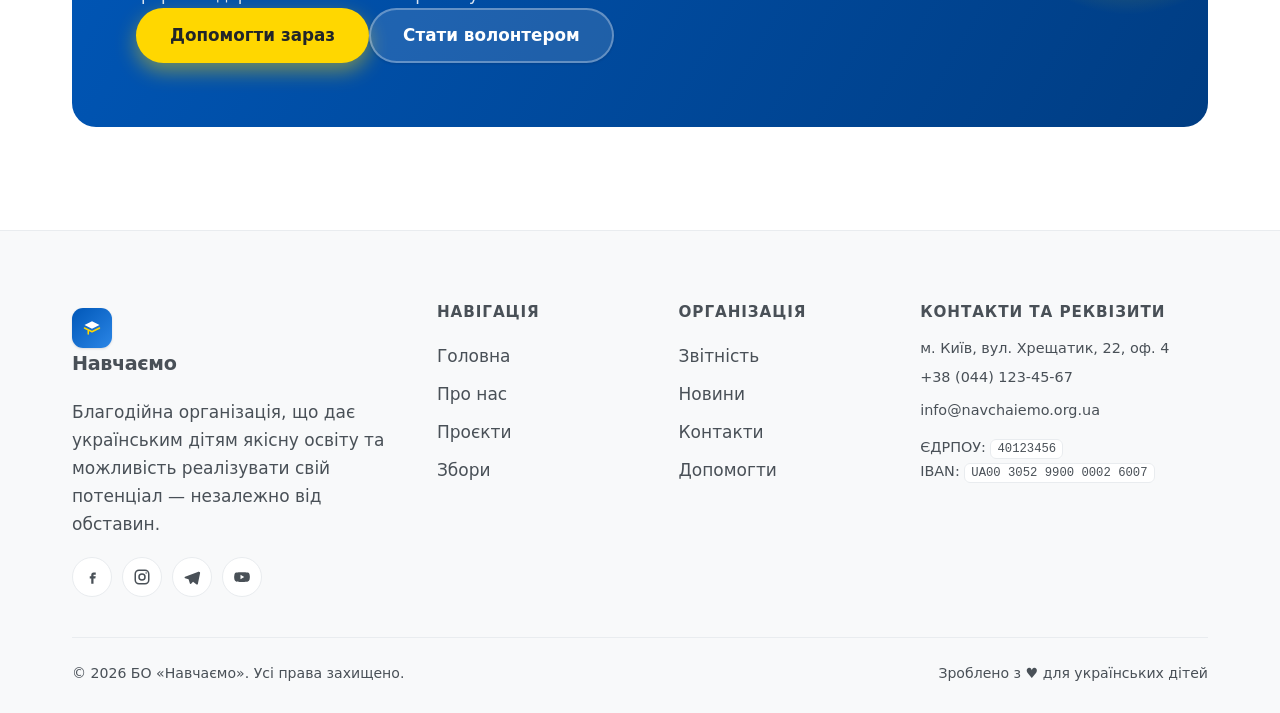
==== commit 252144c8: "Replace 9 stock photos with local AI-generated Ukrainian images" ====
--- a/about.html
+++ b/about.html
@@ -51,7 +51,7 @@
             <p class="lead">БО «Навчаємо» працює з 2015 року. Від 2022-го ми зосередились на дітях, чиє навчання перервала війна — переселенцях, дітях ветеранів та родинах із прифронтових громад.</p>
             <div class="hero__cta"><a href="documentation.html" class="btn btn--primary">Наша звітність</a><a href="contacts.html" class="btn btn--secondary">Зв'язатися</a></div>
           </div>
-          <div class="reveal d1"><img src="https://images.unsplash.com/photo-1427504494785-3a9ca7044f45?auto=format&fit=crop&w=800&q=80" alt="Волонтери та діти разом у навчальному просторі" style="border-radius:var(--radius-lg);box-shadow:var(--shadow-lg);aspect-ratio:4/3;object-fit:cover;width:100%" loading="eager" /></div>
+          <div class="reveal d1"><img src="images/about-hero.jpg" alt="Волонтери та діти разом у навчальному просторі" style="border-radius:var(--radius-lg);box-shadow:var(--shadow-lg);aspect-ratio:4/3;object-fit:cover;width:100%" loading="eager" /></div>
         </div>
       </div>
     </section>
@@ -83,7 +83,7 @@
             <div class="timeline__item"><div class="timeline__year">2024</div><h3 class="h3">86 освітніх центрів</h3><p class="muted">Розгорнули мережу хабів у 24 областях, отримали міжнародні гранти.</p></div>
             <div class="timeline__item"><div class="timeline__year">2026</div><h3 class="h3">Сьогодні</h3><p class="muted">Понад 12 000 дітей охоплено навчанням; запускаємо програму стипендій.</p></div>
           </div>
-          <div class="reveal d1"><img src="https://images.unsplash.com/photo-1509062522246-3755977927d7?auto=format&fit=crop&w=800&q=80" alt="Учні працюють разом за столом у класі" style="border-radius:var(--radius-lg);box-shadow:var(--shadow);aspect-ratio:3/4;object-fit:cover;width:100%" loading="lazy" /></div>
+          <div class="reveal d1"><img src="images/about-history.jpg" alt="Учні працюють разом за столом у класі" style="border-radius:var(--radius-lg);box-shadow:var(--shadow);aspect-ratio:3/4;object-fit:cover;width:100%" loading="lazy" /></div>
         </div>
       </div>
     </section>
--- a/css/styles.css
+++ b/css/styles.css
@@ -0,0 +1,537 @@
+/* ============================================================
+   Навчаємо — Charity Website Design System
+   Plain CSS, mobile-first, light/dark themes
+   ============================================================ */
+
+/* ---------- Design Tokens ---------- */
+:root {
+  /* Brand */
+  --c-primary: #0057B8;
+  --c-primary-600: #004a9e;
+  --c-primary-700: #003d83;
+  --c-accent: #FFD700;
+  --c-accent-600: #e6c200;
+  --c-success: #28A745;
+  --c-success-600: #208a3a;
+  --c-danger: #dc3545;
+
+  /* Neutrals */
+  --c-white: #FFFFFF;
+  --c-gray-50: #F8F9FA;
+  --c-gray-100: #E9ECEF;
+  --c-gray-200: #dde1e5;
+  --c-gray-500: #495057;
+  --c-gray-900: #212529;
+
+  /* Semantic (light theme) */
+  --bg: #FFFFFF;
+  --bg-alt: #F8F9FA;
+  --bg-elev: #FFFFFF;
+  --surface: #FFFFFF;
+  --border: #E9ECEF;
+  --text: #212529;
+  --text-muted: #495057;
+  --text-invert: #FFFFFF;
+  --nav-bg: rgba(255, 255, 255, 0.72);
+  --glass-bg: rgba(255, 255, 255, 0.55);
+  --glass-border: rgba(255, 255, 255, 0.65);
+
+  /* Typography */
+  --font: "Inter", system-ui, -apple-system, "Segoe UI", Roboto, Helvetica, Arial, sans-serif;
+  --fs-base: 17px;
+
+  /* Radii & shadows */
+  --radius-sm: 10px;
+  --radius: 16px;
+  --radius-lg: 24px;
+  --radius-pill: 999px;
+  --shadow-sm: 0 1px 2px rgba(16, 24, 40, 0.06), 0 1px 3px rgba(16, 24, 40, 0.08);
+  --shadow: 0 8px 24px rgba(16, 24, 40, 0.08);
+  --shadow-lg: 0 18px 48px rgba(16, 24, 40, 0.14);
+
+  /* Layout */
+  --container: 1200px;
+  --gutter: clamp(16px, 4vw, 32px);
+  --header-h: 72px;
+
+  /* Motion */
+  --t-fast: 140ms cubic-bezier(.4,0,.2,1);
+  --t: 240ms cubic-bezier(.4,0,.2,1);
+}
+
+[data-theme="dark"] {
+  --bg: #0f1419;
+  --bg-alt: #151c24;
+  --bg-elev: #1a232e;
+  --surface: #1a232e;
+  --border: #2a3744;
+  --text: #f1f4f8;
+  --text-muted: #aab6c3;
+  --text-invert: #0f1419;
+  --nav-bg: rgba(15, 20, 25, 0.72);
+  --glass-bg: rgba(26, 35, 46, 0.55);
+  --glass-border: rgba(255, 255, 255, 0.08);
+  --shadow-sm: 0 1px 2px rgba(0,0,0,0.4);
+  --shadow: 0 8px 24px rgba(0, 0, 0, 0.45);
+  --shadow-lg: 0 18px 48px rgba(0, 0, 0, 0.55);
+}
+
+/* ---------- Reset ---------- */
+*, *::before, *::after { box-sizing: border-box; }
+* { margin: 0; }
+html { scroll-behavior: smooth; -webkit-text-size-adjust: 100%; }
+body {
+  font-family: var(--font);
+  font-size: var(--fs-base);
+  line-height: 1.65;
+  color: var(--text);
+  background: var(--bg);
+  -webkit-font-smoothing: antialiased;
+  text-rendering: optimizeLegibility;
+  transition: background var(--t), color var(--t);
+}
+img, svg { display: block; max-width: 100%; }
+img { height: auto; }
+a { color: inherit; text-decoration: none; }
+ul, ol { list-style: none; padding: 0; }
+button, input, textarea, select { font: inherit; color: inherit; }
+button { cursor: pointer; border: none; background: none; }
+h1, h2, h3, h4 { line-height: 1.2; font-weight: 700; letter-spacing: -0.02em; }
+
+/* ---------- Accessibility ---------- */
+:focus-visible {
+  outline: 3px solid var(--c-accent);
+  outline-offset: 2px;
+  border-radius: 4px;
+}
+.sr-only {
+  position: absolute; width: 1px; height: 1px; padding: 0; margin: -1px;
+  overflow: hidden; clip: rect(0 0 0 0); white-space: nowrap; border: 0;
+}
+.skip-link {
+  position: absolute; left: 12px; top: -60px; z-index: 1100;
+  background: var(--c-primary); color: #fff; padding: 10px 16px;
+  border-radius: var(--radius-sm); transition: top var(--t);
+}
+.skip-link:focus { top: 12px; }
+
+/* ---------- Layout helpers ---------- */
+.container {
+  width: 100%;
+  max-width: var(--container);
+  margin-inline: auto;
+  padding-inline: var(--gutter);
+}
+.section { padding-block: clamp(56px, 8vw, 104px); }
+.section--alt { background: var(--bg-alt); }
+.section--tight { padding-block: clamp(40px, 5vw, 64px); }
+.grid { display: grid; gap: clamp(20px, 3vw, 32px); }
+.cols-2 { grid-template-columns: repeat(2, 1fr); }
+.cols-3 { grid-template-columns: repeat(3, 1fr); }
+.cols-4 { grid-template-columns: repeat(4, 1fr); }
+@media (max-width: 900px) { .cols-3, .cols-4 { grid-template-columns: repeat(2, 1fr); } }
+@media (max-width: 600px) { .cols-2, .cols-3, .cols-4 { grid-template-columns: 1fr; } }
+
+/* ---------- Typography utilities ---------- */
+.display { font-size: clamp(2.4rem, 6vw, 4.2rem); line-height: 1.05; }
+.h1 { font-size: clamp(2rem, 4.5vw, 3rem); }
+.h2 { font-size: clamp(1.6rem, 3.5vw, 2.4rem); }
+.h3 { font-size: clamp(1.2rem, 2.2vw, 1.5rem); }
+.lead { font-size: clamp(1.05rem, 1.6vw, 1.25rem); color: var(--text-muted); }
+.muted { color: var(--text-muted); }
+.text-center { text-align: center; }
+.accent-text { color: var(--c-primary); }
+.balance { text-wrap: balance; }
+.gradient-text {
+  background: linear-gradient(100deg, var(--c-primary), #2b86e6 60%, var(--c-accent));
+  -webkit-background-clip: text; background-clip: text; color: transparent;
+}
+
+/* ---------- Section header ---------- */
+.section-header { max-width: 720px; margin-bottom: clamp(32px, 5vw, 56px); }
+.section-header.center { margin-inline: auto; text-align: center; }
+.eyebrow {
+  display: inline-flex; align-items: center; gap: 8px;
+  font-size: 0.8rem; font-weight: 700; letter-spacing: 0.08em; text-transform: uppercase;
+  color: var(--c-primary); background: color-mix(in srgb, var(--c-primary) 12%, transparent);
+  padding: 6px 14px; border-radius: var(--radius-pill); margin-bottom: 16px;
+}
+[data-theme="dark"] .eyebrow { background: color-mix(in srgb, var(--c-primary) 26%, transparent); color: #8fc0ff; }
+.section-header p { margin-top: 14px; }
+
+/* ---------- Buttons ---------- */
+.btn {
+  display: inline-flex; align-items: center; justify-content: center; gap: 10px;
+  font-weight: 600; font-size: 0.98rem; line-height: 1;
+  padding: 14px 24px; border-radius: var(--radius-pill);
+  transition: transform var(--t-fast), box-shadow var(--t), background var(--t), color var(--t), border-color var(--t);
+  white-space: nowrap; border: 2px solid transparent;
+}
+.btn:hover { transform: translateY(-2px); }
+.btn:active { transform: translateY(0); }
+.btn svg { width: 18px; height: 18px; }
+.btn--primary { background: var(--c-primary); color: #fff; box-shadow: 0 8px 20px color-mix(in srgb, var(--c-primary) 35%, transparent); }
+.btn--primary:hover { background: var(--c-primary-600); box-shadow: 0 12px 28px color-mix(in srgb, var(--c-primary) 45%, transparent); }
+.btn--accent { background: var(--c-accent); color: var(--c-gray-900); box-shadow: 0 8px 20px color-mix(in srgb, var(--c-accent) 45%, transparent); }
+.btn--accent:hover { background: var(--c-accent-600); }
+.btn--secondary { background: var(--surface); color: var(--text); border-color: var(--border); box-shadow: var(--shadow-sm); }
+.btn--secondary:hover { border-color: var(--c-primary); color: var(--c-primary); }
+.btn--ghost { background: transparent; color: var(--c-primary); }
+.btn--ghost:hover { background: color-mix(in srgb, var(--c-primary) 10%, transparent); }
+.btn--success { background: var(--c-success); color: #fff; }
+.btn--success:hover { background: var(--c-success-600); }
+.btn--sm { padding: 9px 16px; font-size: 0.88rem; }
+.btn--lg { padding: 17px 32px; font-size: 1.05rem; }
+.btn--block { width: 100%; }
+
+/* ---------- Badges ---------- */
+.badge {
+  display: inline-flex; align-items: center; gap: 6px;
+  font-size: 0.78rem; font-weight: 600; padding: 5px 12px;
+  border-radius: var(--radius-pill); background: var(--bg-alt); color: var(--text-muted);
+  border: 1px solid var(--border);
+}
+.badge--primary { background: color-mix(in srgb, var(--c-primary) 12%, transparent); color: var(--c-primary); border-color: transparent; }
+.badge--success { background: color-mix(in srgb, var(--c-success) 14%, transparent); color: var(--c-success-600); border-color: transparent; }
+.badge--accent { background: color-mix(in srgb, var(--c-accent) 30%, transparent); color: #8a6d00; border-color: transparent; }
+.badge--danger { background: color-mix(in srgb, var(--c-danger) 12%, transparent); color: var(--c-danger); border-color: transparent; }
+.badge .dot { width: 7px; height: 7px; border-radius: 50%; background: currentColor; }
+[data-theme="dark"] .badge--accent { color: var(--c-accent); }
+
+/* ---------- Cards ---------- */
+.card {
+  background: var(--surface); border: 1px solid var(--border);
+  border-radius: var(--radius); box-shadow: var(--shadow-sm);
+  overflow: hidden; transition: transform var(--t), box-shadow var(--t), border-color var(--t);
+  display: flex; flex-direction: column;
+}
+.card:hover { transform: translateY(-4px); box-shadow: var(--shadow-lg); }
+.card__media { position: relative; aspect-ratio: 16/10; overflow: hidden; background: var(--bg-alt); }
+.card__media img { width: 100%; height: 100%; object-fit: cover; transition: transform 500ms ease; }
+.card:hover .card__media img { transform: scale(1.06); }
+.card__media .badge { position: absolute; top: 14px; left: 14px; backdrop-filter: blur(8px); }
+.card__body { padding: 22px; display: flex; flex-direction: column; gap: 12px; flex: 1; }
+.card__title { font-size: 1.2rem; font-weight: 700; }
+.card__footer { margin-top: auto; padding-top: 6px; }
+
+/* Glass card */
+.glass {
+  background: var(--glass-bg);
+  border: 1px solid var(--glass-border);
+  backdrop-filter: blur(16px) saturate(140%);
+  -webkit-backdrop-filter: blur(16px) saturate(140%);
+  border-radius: var(--radius-lg);
+  box-shadow: var(--shadow);
+}
+
+/* ---------- Progress bar ---------- */
+.progress { background: var(--bg-alt); border-radius: var(--radius-pill); height: 12px; overflow: hidden; border: 1px solid var(--border); }
+.progress__bar {
+  height: 100%; width: 0;
+  background: linear-gradient(90deg, var(--c-primary), var(--c-success));
+  border-radius: var(--radius-pill);
+  transition: width 1.2s cubic-bezier(.22,.61,.36,1);
+}
+.progress__bar.accent { background: linear-gradient(90deg, var(--c-accent), var(--c-success)); }
+.progress-meta { display: flex; justify-content: space-between; font-size: 0.9rem; margin-top: 10px; }
+.progress-meta strong { color: var(--c-primary); font-size: 1.05rem; }
+
+/* ---------- Stat / counter ---------- */
+.stat { text-align: center; padding: 8px; }
+.stat__num { font-size: clamp(2.2rem, 5vw, 3.4rem); font-weight: 800; line-height: 1; color: var(--c-primary); letter-spacing: -0.03em; }
+.stat__num .suffix { color: var(--c-accent-600); }
+[data-theme="dark"] .stat__num .suffix { color: var(--c-accent); }
+.stat__label { margin-top: 10px; color: var(--text-muted); font-weight: 500; }
+
+/* ---------- Header / Navbar ---------- */
+.site-header {
+  position: sticky; top: 0; z-index: 1000;
+  background: var(--nav-bg);
+  backdrop-filter: blur(14px) saturate(140%);
+  -webkit-backdrop-filter: blur(14px) saturate(140%);
+  border-bottom: 1px solid var(--border);
+  transition: background var(--t), border-color var(--t);
+}
+.navbar { display: flex; align-items: center; gap: 20px; height: var(--header-h); }
+.brand { display: flex; align-items: center; gap: 12px; font-weight: 800; font-size: 1.2rem; letter-spacing: -0.02em; }
+.brand__mark {
+  width: 40px; height: 40px; border-radius: 11px; flex: none;
+  display: grid; place-items: center;
+  background: linear-gradient(135deg, var(--c-primary), #2b86e6);
+  box-shadow: var(--shadow-sm);
+}
+.brand__mark svg { width: 24px; height: 24px; }
+.brand small { display: block; font-size: 0.68rem; font-weight: 500; color: var(--text-muted); letter-spacing: 0.04em; }
+.nav-links { display: flex; align-items: center; gap: 4px; margin-left: auto; }
+.nav-links a {
+  padding: 9px 14px; border-radius: var(--radius-pill); font-weight: 500; font-size: 0.95rem;
+  color: var(--text-muted); transition: color var(--t-fast), background var(--t-fast);
+}
+.nav-links a:hover { color: var(--text); background: var(--bg-alt); }
+.nav-links a.active { color: var(--c-primary); background: color-mix(in srgb, var(--c-primary) 12%, transparent); font-weight: 600; }
+.nav-actions { display: flex; align-items: center; gap: 10px; }
+.theme-toggle {
+  width: 42px; height: 42px; border-radius: 50%; display: grid; place-items: center;
+  border: 1px solid var(--border); background: var(--surface); color: var(--text);
+  transition: background var(--t-fast), color var(--t-fast), transform var(--t-fast);
+}
+.theme-toggle:hover { transform: rotate(-15deg); color: var(--c-primary); }
+.theme-toggle svg { width: 20px; height: 20px; }
+.theme-toggle .icon-sun { display: none; }
+[data-theme="dark"] .theme-toggle .icon-sun { display: block; }
+[data-theme="dark"] .theme-toggle .icon-moon { display: none; }
+.nav-toggle { display: none; width: 42px; height: 42px; border-radius: 11px; border: 1px solid var(--border); background: var(--surface); }
+.nav-toggle svg { width: 22px; height: 22px; margin-inline: auto; }
+
+@media (max-width: 1040px) {
+  .nav-toggle { display: grid; place-items: center; }
+  .nav-links {
+    position: fixed; inset: var(--header-h) 0 auto 0;
+    flex-direction: column; align-items: stretch; gap: 4px;
+    background: var(--bg); border-bottom: 1px solid var(--border);
+    padding: 16px var(--gutter) 24px; margin-left: 0;
+    box-shadow: var(--shadow-lg);
+    transform: translateY(-120%); opacity: 0; pointer-events: none;
+    transition: transform var(--t), opacity var(--t);
+    max-height: calc(100vh - var(--header-h)); overflow-y: auto;
+  }
+  .nav-links.open { transform: translateY(0); opacity: 1; pointer-events: auto; }
+  .nav-links a { padding: 13px 16px; font-size: 1.05rem; }
+  .nav-actions .btn--primary { display: none; }
+}
+
+/* ---------- Hero ---------- */
+.hero { position: relative; overflow: hidden; padding-block: clamp(48px, 8vw, 96px); }
+.hero::before {
+  content: ""; position: absolute; inset: 0; z-index: -2;
+  background:
+    radial-gradient(1000px 500px at 12% -10%, color-mix(in srgb, var(--c-primary) 16%, transparent), transparent 60%),
+    radial-gradient(800px 500px at 95% 0%, color-mix(in srgb, var(--c-accent) 22%, transparent), transparent 55%);
+}
+.hero__grid { display: grid; grid-template-columns: 1.05fr 0.95fr; gap: clamp(32px, 5vw, 64px); align-items: center; }
+@media (max-width: 900px) { .hero__grid { grid-template-columns: 1fr; } }
+.hero h1 { margin-block: 18px; }
+.hero .hero__cta { display: flex; flex-wrap: wrap; gap: 14px; margin-top: 28px; }
+.hero__trust { display: flex; flex-wrap: wrap; gap: 24px; margin-top: 36px; color: var(--text-muted); font-size: 0.92rem; }
+.hero__trust span { display: inline-flex; align-items: center; gap: 8px; }
+.hero__trust svg { width: 18px; height: 18px; color: var(--c-success); }
+.hero__visual { position: relative; }
+.hero__visual img { border-radius: var(--radius-lg); box-shadow: var(--shadow-lg); aspect-ratio: 4/5; object-fit: cover; width: 100%; }
+.hero__float {
+  position: absolute; padding: 16px 18px; border-radius: var(--radius);
+  display: flex; align-items: center; gap: 12px; max-width: 230px;
+}
+.hero__float.tl { top: 18px; left: -14px; }
+.hero__float.br { bottom: 24px; right: -14px; }
+@media (max-width: 520px) { .hero__float.tl { left: 6px; } .hero__float.br { right: 6px; } }
+.hero__float .ico { width: 40px; height: 40px; border-radius: 11px; display: grid; place-items: center; flex: none; }
+.hero__float .ico svg { width: 22px; height: 22px; }
+.hero__float strong { font-size: 1.2rem; display: block; line-height: 1; }
+.hero__float small { color: var(--text-muted); font-size: 0.78rem; }
+
+/* decorative SVG pattern band */
+.pattern-band { position: relative; }
+.pattern-band::after {
+  content: ""; position: absolute; inset: 0; pointer-events: none; opacity: .5;
+  background-image: radial-gradient(currentColor 1px, transparent 1px);
+  background-size: 22px 22px; color: var(--border);
+}
+
+/* ---------- Feature / icon blocks ---------- */
+.feature { display: flex; flex-direction: column; gap: 14px; padding: 26px; }
+.feature .ico {
+  width: 54px; height: 54px; border-radius: 15px; display: grid; place-items: center;
+  background: color-mix(in srgb, var(--c-primary) 12%, transparent); color: var(--c-primary);
+}
+.feature .ico svg { width: 28px; height: 28px; }
+.feature h3 { font-size: 1.15rem; }
+
+/* ---------- Timeline ---------- */
+.timeline { position: relative; padding-left: 34px; }
+.timeline::before { content: ""; position: absolute; left: 9px; top: 6px; bottom: 6px; width: 2px; background: var(--border); }
+.timeline__item { position: relative; padding-bottom: 30px; }
+.timeline__item:last-child { padding-bottom: 0; }
+.timeline__item::before {
+  content: ""; position: absolute; left: -33px; top: 4px; width: 20px; height: 20px; border-radius: 50%;
+  background: var(--c-primary); border: 4px solid var(--bg); box-shadow: 0 0 0 2px var(--c-primary);
+}
+.timeline__year { font-weight: 800; color: var(--c-primary); font-size: 1.05rem; }
+
+/* ---------- Team ---------- */
+.team-card { text-align: center; }
+.team-card .card__media { aspect-ratio: 1; border-radius: var(--radius); margin: 18px 18px 0; }
+.team-card h3 { font-size: 1.1rem; }
+.team-card .role { color: var(--c-primary); font-weight: 600; font-size: 0.9rem; }
+
+/* ---------- Testimonials ---------- */
+.quote { padding: 30px; }
+.quote__mark { font-size: 3rem; line-height: .6; color: var(--c-accent); font-weight: 800; }
+.quote p { font-size: 1.05rem; margin: 12px 0 20px; }
+.quote__author { display: flex; align-items: center; gap: 14px; }
+.quote__author img { width: 52px; height: 52px; border-radius: 50%; object-fit: cover; }
+.quote__author strong { display: block; }
+.quote__author small { color: var(--text-muted); }
+
+/* ---------- Filter bar ---------- */
+.filterbar { display: flex; flex-wrap: wrap; gap: 18px; align-items: flex-end; margin-bottom: 36px; }
+.filter-group { display: flex; flex-direction: column; gap: 6px; }
+.filter-group label { font-size: 0.82rem; font-weight: 600; color: var(--text-muted); }
+.chips { display: flex; flex-wrap: wrap; gap: 8px; }
+.chip {
+  padding: 8px 16px; border-radius: var(--radius-pill); font-size: 0.88rem; font-weight: 600;
+  border: 1px solid var(--border); background: var(--surface); color: var(--text-muted);
+  transition: all var(--t-fast);
+}
+.chip:hover { border-color: var(--c-primary); color: var(--c-primary); }
+.chip.active { background: var(--c-primary); color: #fff; border-color: var(--c-primary); }
+.empty-state { text-align: center; padding: 60px 20px; color: var(--text-muted); }
+
+/* ---------- Forms ---------- */
+.field { display: flex; flex-direction: column; gap: 7px; margin-bottom: 18px; }
+.field label { font-weight: 600; font-size: 0.9rem; }
+.field label .req { color: var(--c-danger); }
+.input, .textarea, .select {
+  width: 100%; padding: 13px 15px; border-radius: var(--radius-sm);
+  border: 1px solid var(--border); background: var(--bg); color: var(--text);
+  transition: border-color var(--t-fast), box-shadow var(--t-fast);
+}
+.input:focus, .textarea:focus, .select:focus {
+  outline: none; border-color: var(--c-primary);
+  box-shadow: 0 0 0 4px color-mix(in srgb, var(--c-primary) 18%, transparent);
+}
+.textarea { min-height: 130px; resize: vertical; }
+.field .error-msg { color: var(--c-danger); font-size: 0.82rem; display: none; }
+.field.invalid .input, .field.invalid .textarea { border-color: var(--c-danger); }
+.field.invalid .error-msg { display: block; }
+.form-note { font-size: 0.85rem; color: var(--text-muted); }
+.amount-grid { display: grid; grid-template-columns: repeat(4, 1fr); gap: 10px; }
+@media (max-width:520px){ .amount-grid { grid-template-columns: repeat(2,1fr);} }
+.amount-opt {
+  padding: 14px 8px; border-radius: var(--radius-sm); border: 2px solid var(--border);
+  background: var(--surface); font-weight: 700; text-align: center; transition: all var(--t-fast);
+}
+.amount-opt:hover { border-color: var(--c-primary); }
+.amount-opt.active { border-color: var(--c-primary); background: color-mix(in srgb, var(--c-primary) 10%, transparent); color: var(--c-primary); }
+.form-success { display:none; padding: 16px; border-radius: var(--radius-sm); background: color-mix(in srgb, var(--c-success) 14%, transparent); color: var(--c-success-600); font-weight: 600; }
+.form-success.show { display: block; }
+
+/* ---------- Modal ---------- */
+.modal {
+  position: fixed; inset: 0; z-index: 1200; display: none;
+  align-items: center; justify-content: center; padding: 20px;
+}
+.modal.open { display: flex; }
+.modal__overlay { position: absolute; inset: 0; background: rgba(8, 12, 18, 0.6); backdrop-filter: blur(4px); }
+.modal__dialog {
+  position: relative; width: 100%; max-width: 560px; max-height: 90vh; overflow-y: auto;
+  background: var(--surface); border-radius: var(--radius-lg); box-shadow: var(--shadow-lg);
+  padding: 32px; animation: modalIn .28s cubic-bezier(.22,.61,.36,1);
+}
+@keyframes modalIn { from { opacity: 0; transform: translateY(20px) scale(.97); } to { opacity: 1; transform: none; } }
+.modal__close {
+  position: absolute; top: 16px; right: 16px; width: 38px; height: 38px; border-radius: 50%;
+  display: grid; place-items: center; background: var(--bg-alt); color: var(--text-muted);
+  transition: background var(--t-fast), color var(--t-fast);
+}
+.modal__close:hover { background: var(--c-danger); color: #fff; }
+.modal h3 { font-size: 1.4rem; margin-bottom: 6px; }
+
+/* ---------- Document list ---------- */
+.doc-item {
+  display: flex; align-items: center; gap: 16px; padding: 18px 20px;
+  background: var(--surface); border: 1px solid var(--border); border-radius: var(--radius);
+  transition: border-color var(--t-fast), transform var(--t-fast), box-shadow var(--t);
+}
+.doc-item:hover { border-color: var(--c-primary); transform: translateX(4px); box-shadow: var(--shadow-sm); }
+.doc-item .doc-ico { width: 48px; height: 48px; border-radius: 12px; flex: none; display: grid; place-items: center; background: color-mix(in srgb, var(--c-primary) 12%, transparent); color: var(--c-primary); }
+.doc-item .doc-ico svg { width: 24px; height: 24px; }
+.doc-item .doc-meta { flex: 1; min-width: 0; }
+.doc-item .doc-meta strong { display: block; }
+.doc-item .doc-meta small { color: var(--text-muted); }
+
+/* ---------- Partner logos ---------- */
+.logo-cloud { display: grid; grid-template-columns: repeat(5, 1fr); gap: 16px; align-items: center; }
+@media (max-width: 700px){ .logo-cloud { grid-template-columns: repeat(2,1fr);} }
+.logo-pill {
+  display: grid; place-items: center; height: 84px; border-radius: var(--radius);
+  background: var(--surface); border: 1px solid var(--border); font-weight: 700; color: var(--text-muted);
+  text-align: center; padding: 10px; transition: color var(--t-fast), border-color var(--t-fast);
+}
+.logo-pill:hover { color: var(--c-primary); border-color: var(--c-primary); }
+
+/* ---------- CTA band ---------- */
+.cta-band {
+  position: relative; overflow: hidden; border-radius: var(--radius-lg);
+  padding: clamp(36px, 6vw, 64px); color: #fff;
+  background: linear-gradient(120deg, var(--c-primary), var(--c-primary-700));
+}
+.cta-band::after {
+  content: ""; position: absolute; right: -60px; top: -60px; width: 280px; height: 280px; border-radius: 50%;
+  background: radial-gradient(circle, color-mix(in srgb, var(--c-accent) 60%, transparent), transparent 70%);
+}
+.cta-band h2 { color: #fff; position: relative; }
+.cta-band p { color: rgba(255,255,255,.85); position: relative; }
+.cta-band .hero__cta { position: relative; }
+
+/* ---------- Newsletter ---------- */
+.newsletter-form { display: flex; gap: 12px; flex-wrap: wrap; }
+.newsletter-form .input { flex: 1; min-width: 220px; }
+
+/* ---------- Footer ---------- */
+.site-footer { background: var(--bg-alt); border-top: 1px solid var(--border); padding-block: clamp(48px, 6vw, 72px) 28px; }
+.footer-grid { display: grid; grid-template-columns: 1.6fr 1fr 1fr 1.4fr; gap: 36px; }
+@media (max-width: 900px){ .footer-grid { grid-template-columns: 1fr 1fr; } }
+@media (max-width: 540px){ .footer-grid { grid-template-columns: 1fr; } }
+.footer-col h4 { font-size: 0.95rem; text-transform: uppercase; letter-spacing: 0.06em; margin-bottom: 16px; color: var(--text-muted); }
+.footer-col a { display: block; padding: 5px 0; color: var(--text-muted); transition: color var(--t-fast); }
+.footer-col a:hover { color: var(--c-primary); }
+.footer-about p { color: var(--text-muted); margin: 14px 0 18px; max-width: 320px; }
+.req-box { font-size: 0.9rem; color: var(--text-muted); }
+.req-box code { background: var(--bg); padding: 2px 6px; border-radius: 6px; border: 1px solid var(--border); font-size: 0.85em; }
+.socials { display: flex; gap: 10px; }
+.socials a { width: 40px; height: 40px; border-radius: 50%; display: grid; place-items: center; background: var(--surface); border: 1px solid var(--border); color: var(--text-muted); transition: all var(--t-fast); }
+.socials a:hover { background: var(--c-primary); color: #fff; border-color: var(--c-primary); transform: translateY(-3px); }
+.socials svg { width: 18px; height: 18px; }
+.footer-bottom { display: flex; justify-content: space-between; flex-wrap: wrap; gap: 12px; margin-top: 40px; padding-top: 24px; border-top: 1px solid var(--border); color: var(--text-muted); font-size: 0.88rem; }
+
+/* ---------- Scroll reveal ---------- */
+.reveal { opacity: 0; transform: translateY(28px); transition: opacity .7s ease, transform .7s cubic-bezier(.22,.61,.36,1); }
+.reveal.visible { opacity: 1; transform: none; }
+.reveal.d1 { transition-delay: .08s; }
+.reveal.d2 { transition-delay: .16s; }
+.reveal.d3 { transition-delay: .24s; }
+@media (prefers-reduced-motion: reduce) {
+  * { animation: none !important; transition: none !important; scroll-behavior: auto !important; }
+  .reveal { opacity: 1; transform: none; }
+}
+
+/* ---------- Page hero (inner pages) ---------- */
+.page-hero { padding-block: clamp(48px, 7vw, 88px); position: relative; }
+.page-hero .breadcrumbs { font-size: 0.88rem; color: var(--text-muted); margin-bottom: 16px; }
+.page-hero .breadcrumbs a:hover { color: var(--c-primary); }
+
+/* ---------- News list ---------- */
+.news-search { display: flex; gap: 12px; flex-wrap: wrap; margin-bottom: 22px; }
+.news-search .input { flex: 1; min-width: 240px; }
+.article-card .card__body { gap: 10px; }
+.article-meta { display: flex; gap: 14px; font-size: 0.82rem; color: var(--text-muted); }
+
+/* ---------- QR / requisites blocks ---------- */
+.qr-card { display: flex; gap: 18px; align-items: center; padding: 22px; }
+.qr-card svg.qr { width: 120px; height: 120px; flex: none; border-radius: 12px; background: #fff; padding: 8px; border: 1px solid var(--border); }
+
+/* ---------- Component showcase (design system) ---------- */
+.ds-block { padding: 28px; border: 1px solid var(--border); border-radius: var(--radius); background: var(--surface); margin-bottom: 24px; }
+.ds-block > h3 { margin-bottom: 18px; }
+.ds-row { display: flex; flex-wrap: wrap; gap: 14px; align-items: center; }
+.swatch { border-radius: var(--radius); overflow: hidden; border: 1px solid var(--border); }
+.swatch .chip-color { height: 76px; }
+.swatch .swatch-meta { padding: 10px 12px; font-size: 0.82rem; }
+.swatch .swatch-meta strong { display: block; }
+.swatch .swatch-meta code { color: var(--text-muted); }
+
+/* utility spacing */
+.mt-0{margin-top:0}.mt-1{margin-top:8px}.mt-2{margin-top:16px}.mt-3{margin-top:24px}.mt-4{margin-top:32px}
+.mb-2{margin-bottom:16px}.mb-3{margin-bottom:24px}
+.flex{display:flex}.items-center{align-items:center}.gap-2{gap:16px}.gap-3{gap:24px}.wrap{flex-wrap:wrap}
+.full{width:100%}
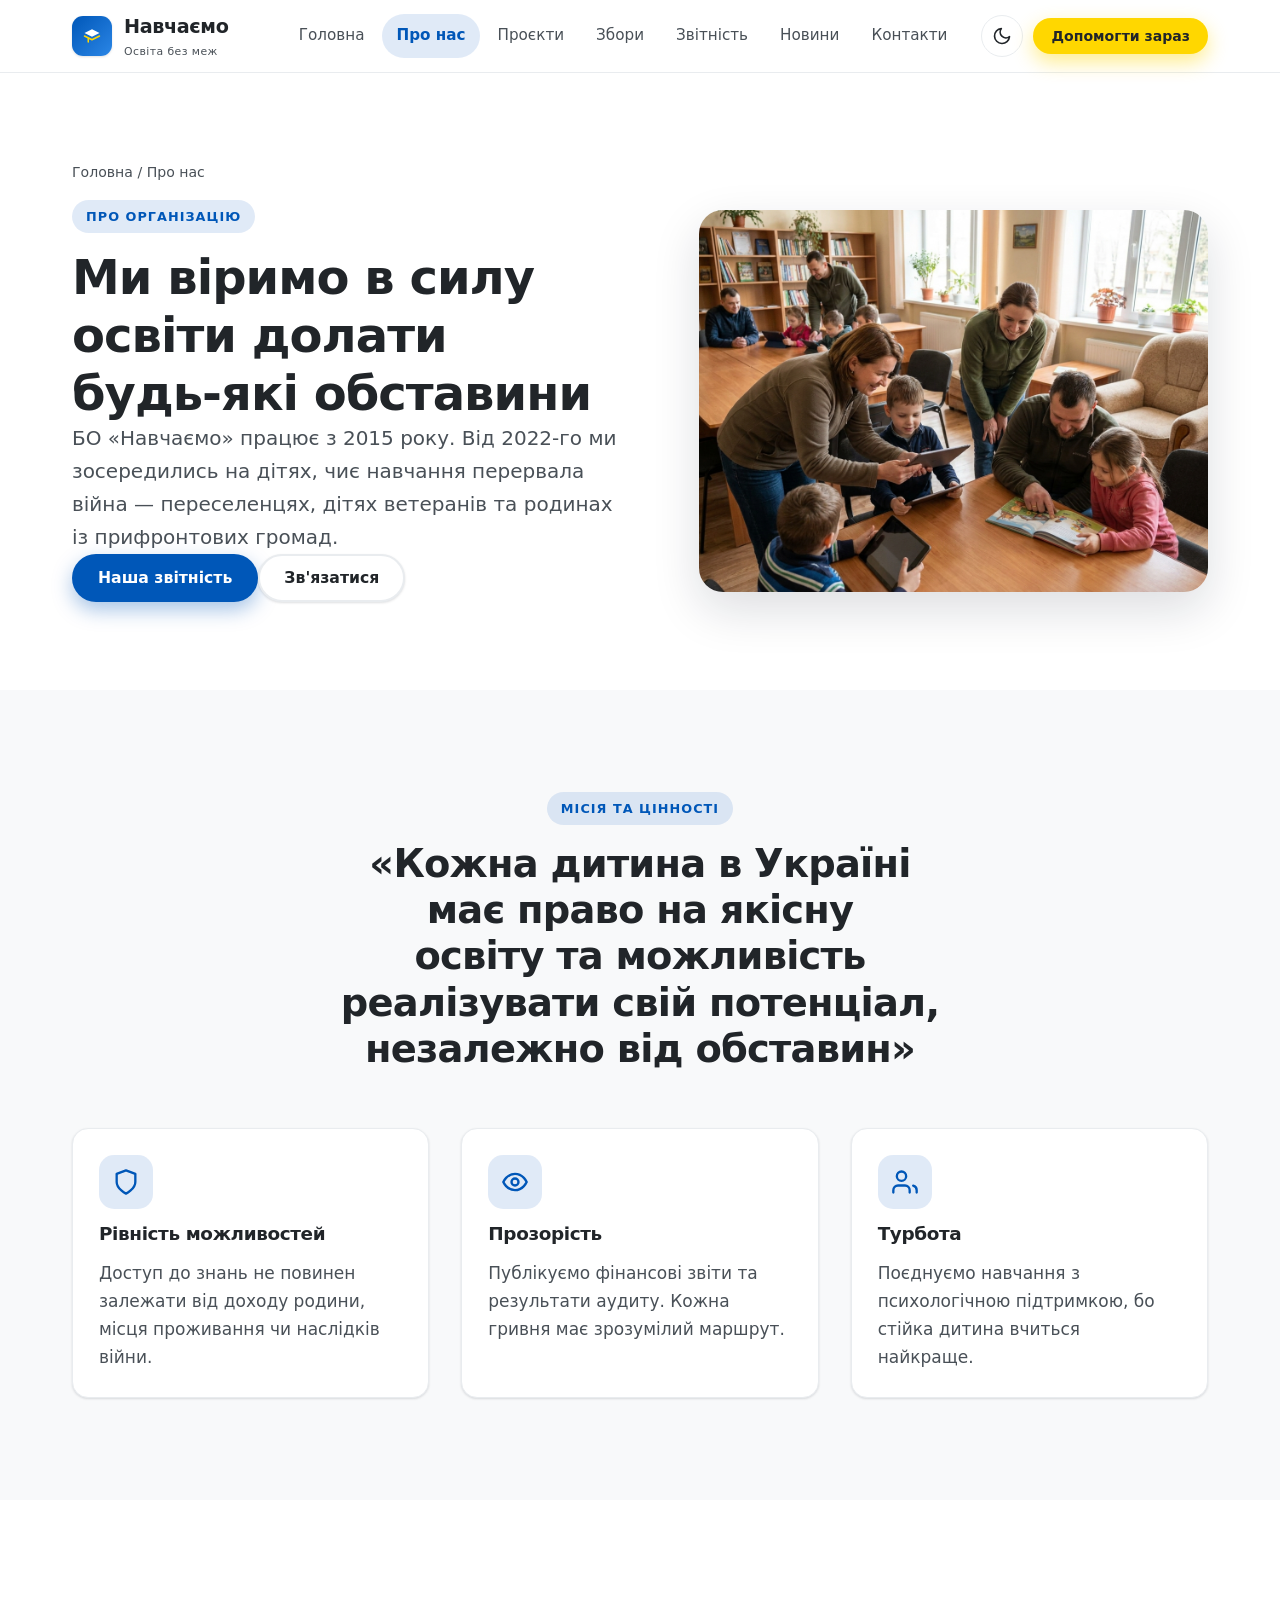
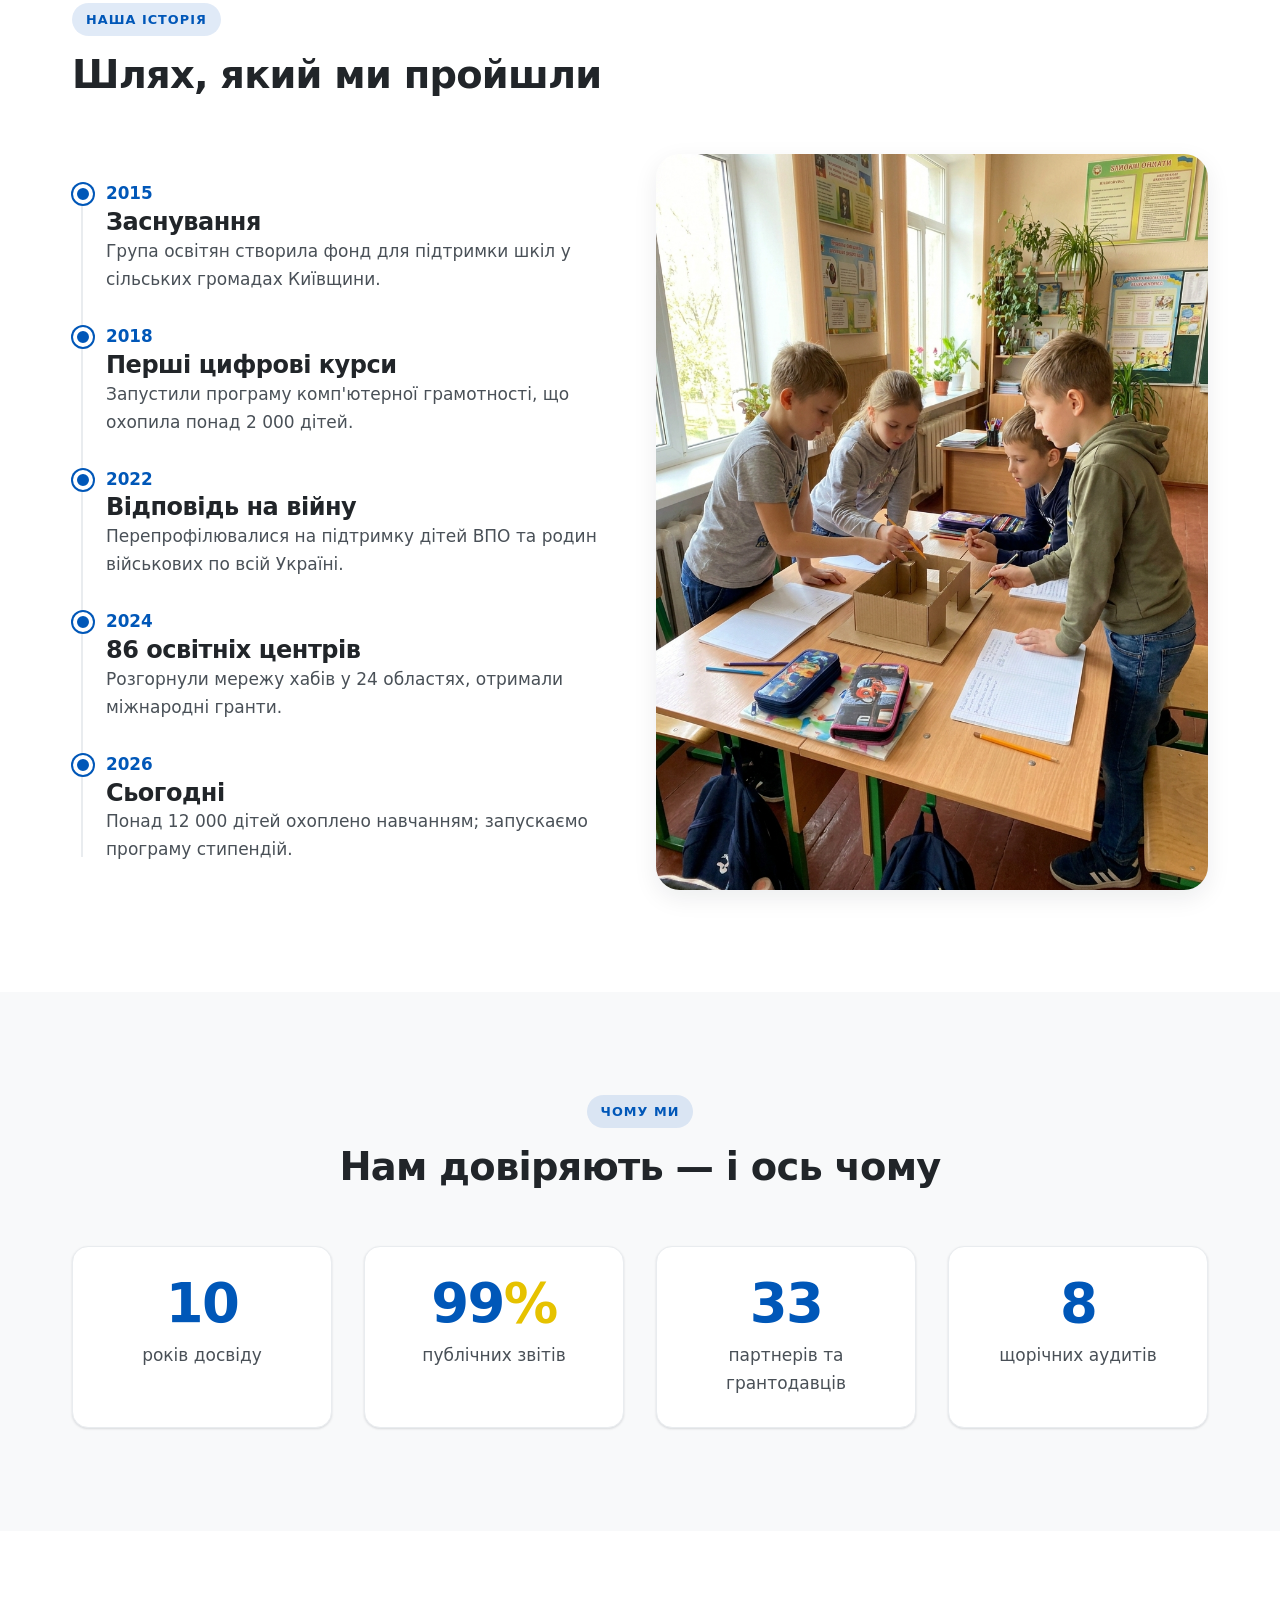
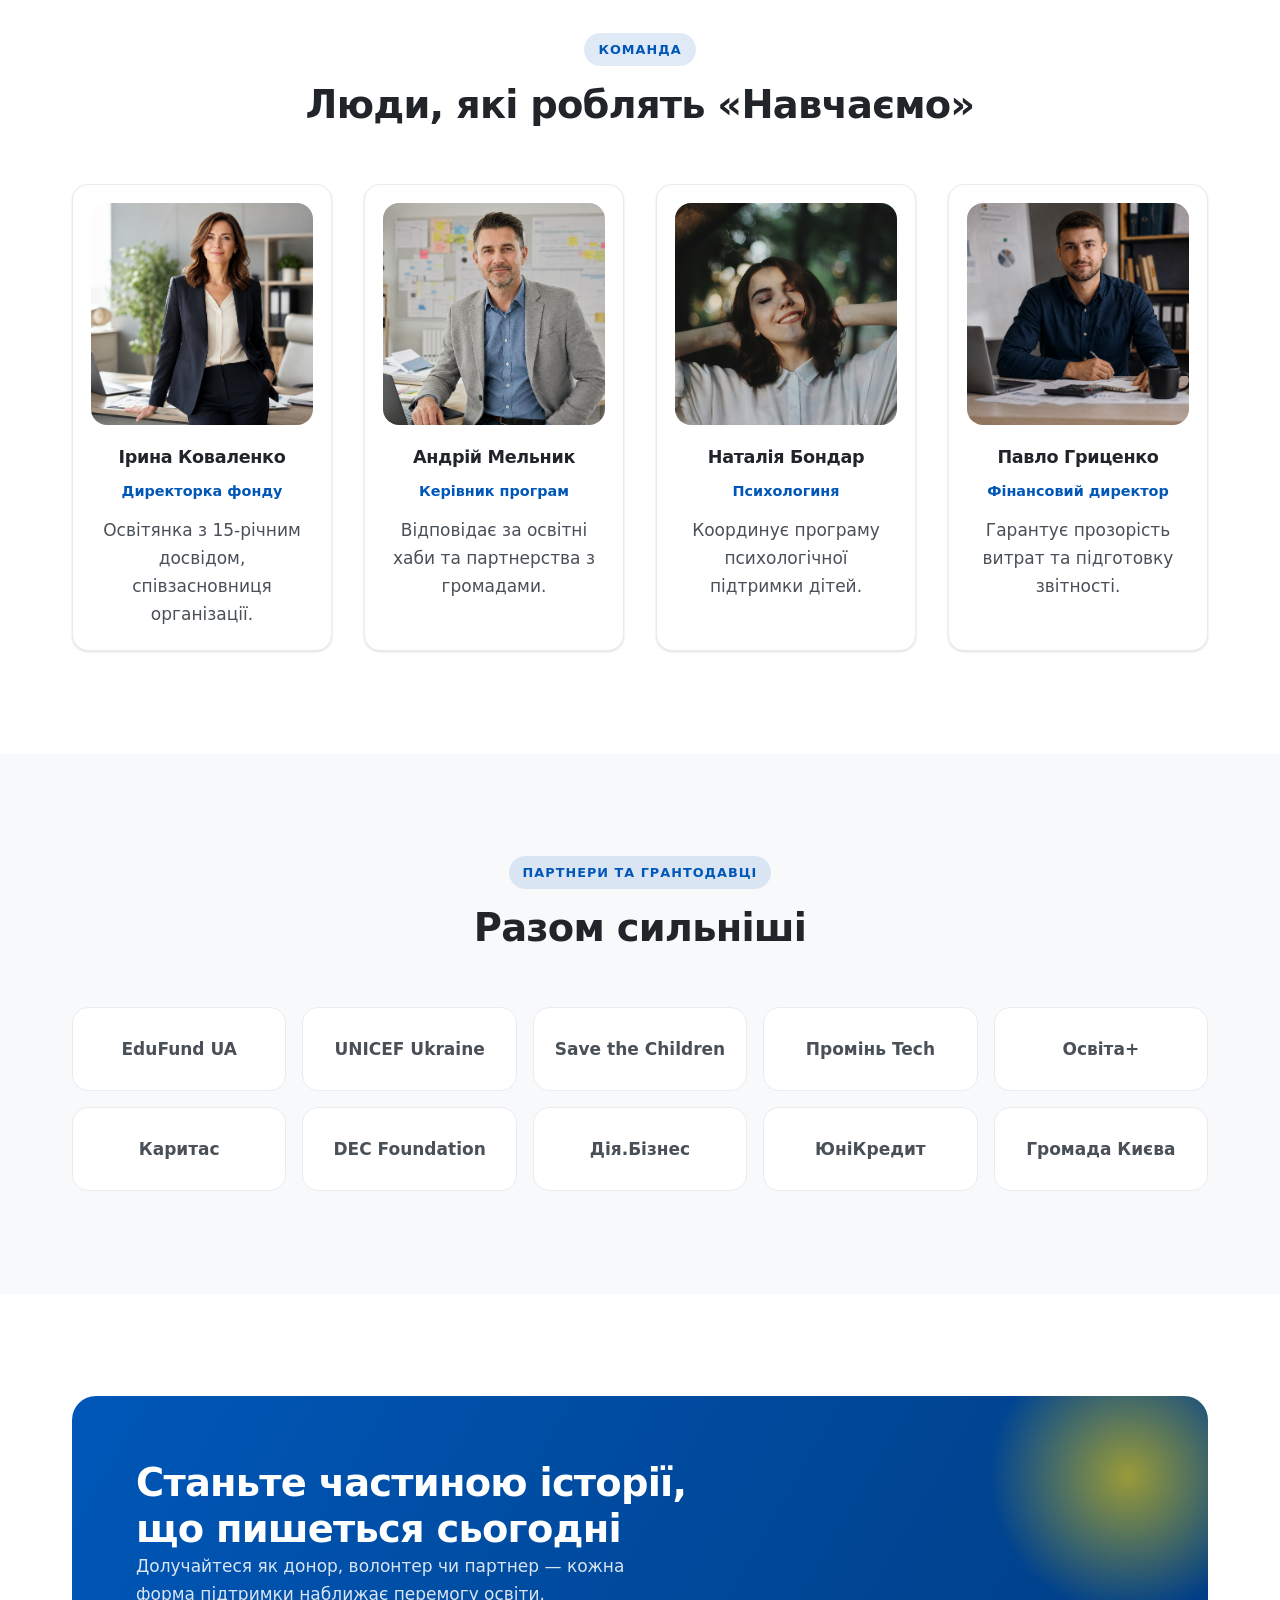
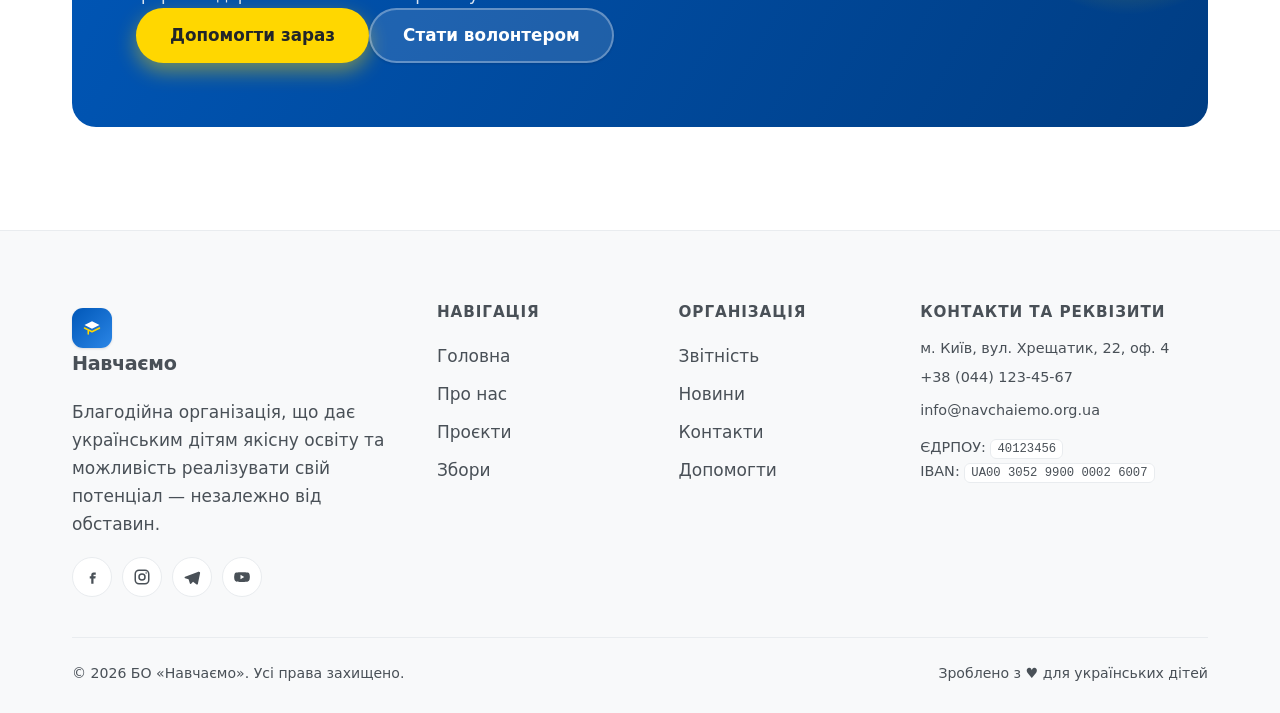
==== commit db743eb0: "Replace remaining Unsplash hotlinks with local images on about, projects, fundraisings, news" ====
--- a/about.html
+++ b/about.html
@@ -106,10 +106,10 @@
       <div class="container">
         <div class="section-header center reveal"><span class="eyebrow">Команда</span><h2 class="h2">Люди, які роблять «Навчаємо»</h2></div>
         <div class="grid cols-4">
-          <article class="card team-card reveal"><div class="card__media"><img src="https://images.unsplash.com/photo-1573496359142-b8d87734a5a2?auto=format&fit=crop&w=400&q=80" alt="Портрет Ірини Коваленко" loading="lazy" /></div><div class="card__body"><h3>Ірина Коваленко</h3><p class="role">Директорка фонду</p><p class="muted">Освітянка з 15-річним досвідом, співзасновниця організації.</p></div></article>
-          <article class="card team-card reveal d1"><div class="card__media"><img src="https://images.unsplash.com/photo-1556157382-97eda2d62296?auto=format&fit=crop&w=400&q=80" alt="Портрет Андрія Мельника" loading="lazy" /></div><div class="card__body"><h3>Андрій Мельник</h3><p class="role">Керівник програм</p><p class="muted">Відповідає за освітні хаби та партнерства з громадами.</p></div></article>
-          <article class="card team-card reveal d2"><div class="card__media"><img src="https://images.unsplash.com/photo-1580489944761-15a19d654956?auto=format&fit=crop&w=400&q=80" alt="Портрет Наталії Бондар" loading="lazy" /></div><div class="card__body"><h3>Наталія Бондар</h3><p class="role">Психологиня</p><p class="muted">Координує програму психологічної підтримки дітей.</p></div></article>
-          <article class="card team-card reveal d3"><div class="card__media"><img src="https://images.unsplash.com/photo-1507003211169-0a1dd7228f2d?auto=format&fit=crop&w=400&q=80" alt="Портрет Павла Гриценка" loading="lazy" /></div><div class="card__body"><h3>Павло Гриценко</h3><p class="role">Фінансовий директор</p><p class="muted">Гарантує прозорість витрат та підготовку звітності.</p></div></article>
+          <article class="card team-card reveal"><div class="card__media"><img src="images/portrait-iryna.jpg" alt="Портрет Ірини Коваленко" loading="lazy" /></div><div class="card__body"><h3>Ірина Коваленко</h3><p class="role">Директорка фонду</p><p class="muted">Освітянка з 15-річним досвідом, співзасновниця організації.</p></div></article>
+          <article class="card team-card reveal d1"><div class="card__media"><img src="images/portrait-andriy.jpg" alt="Портрет Андрія Мельника" loading="lazy" /></div><div class="card__body"><h3>Андрій Мельник</h3><p class="role">Керівник програм</p><p class="muted">Відповідає за освітні хаби та партнерства з громадами.</p></div></article>
+          <article class="card team-card reveal d2"><div class="card__media"><img src="images/portrait-natalia.jpg" alt="Портрет Наталії Бондар" loading="lazy" /></div><div class="card__body"><h3>Наталія Бондар</h3><p class="role">Психологиня</p><p class="muted">Координує програму психологічної підтримки дітей.</p></div></article>
+          <article class="card team-card reveal d3"><div class="card__media"><img src="images/portrait-pavlo.jpg" alt="Портрет Павла Гриценка" loading="lazy" /></div><div class="card__body"><h3>Павло Гриценко</h3><p class="role">Фінансовий директор</p><p class="muted">Гарантує прозорість витрат та підготовку звітності.</p></div></article>
         </div>
       </div>
     </section>
--- a/css/styles.css
+++ b/css/styles.css
@@ -321,9 +321,9 @@
   position: absolute; padding: 16px 18px; border-radius: var(--radius);
   display: flex; align-items: center; gap: 12px; max-width: 230px;
 }
-.hero__float.tl { top: 18px; left: -14px; }
-.hero__float.br { bottom: 24px; right: -14px; }
-@media (max-width: 520px) { .hero__float.tl { left: 6px; } .hero__float.br { right: 6px; } }
+.hero__float.tl { top: 18px; left: 16px; }
+.hero__float.br { bottom: 24px; right: 16px; }
+@media (max-width: 520px) { .hero__float.tl { left: 12px; } .hero__float.br { right: 12px; } }
 .hero__float .ico { width: 40px; height: 40px; border-radius: 11px; display: grid; place-items: center; flex: none; }
 .hero__float .ico svg { width: 22px; height: 22px; }
 .hero__float strong { font-size: 1.2rem; display: block; line-height: 1; }
